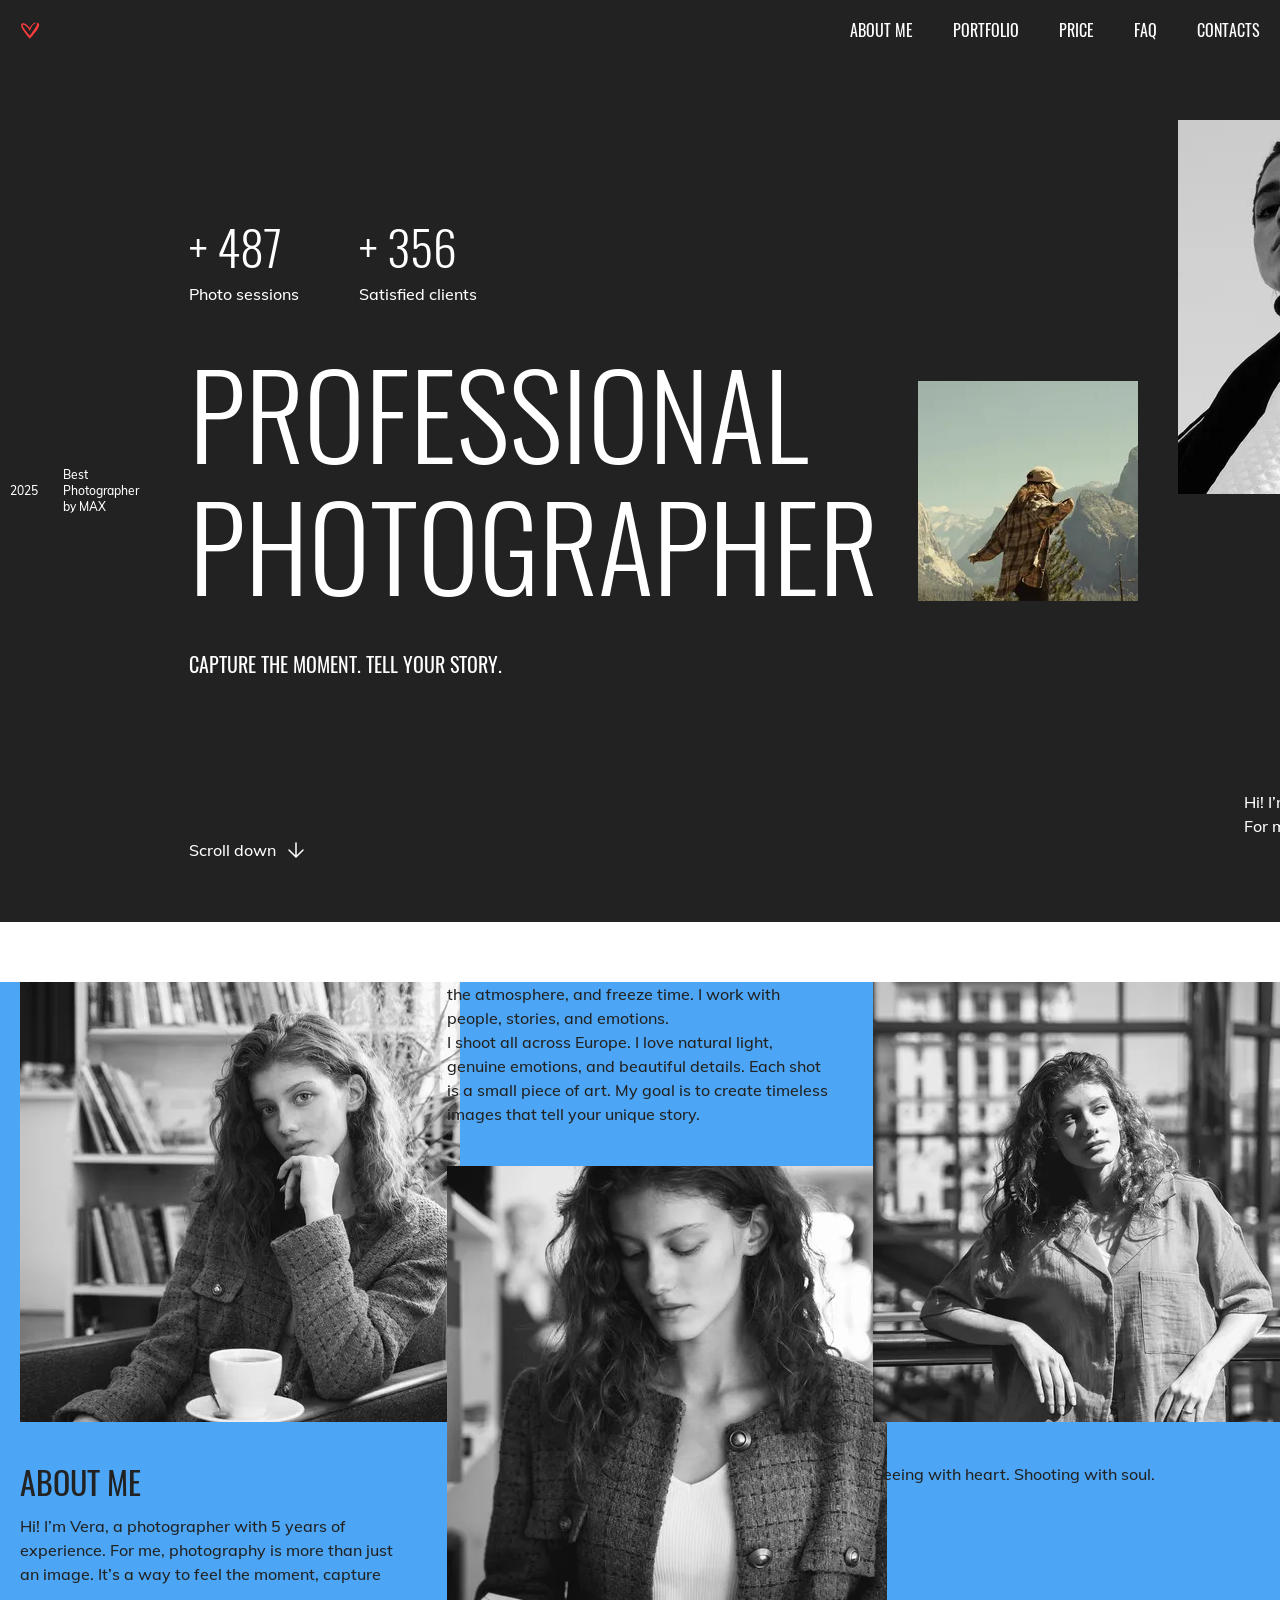
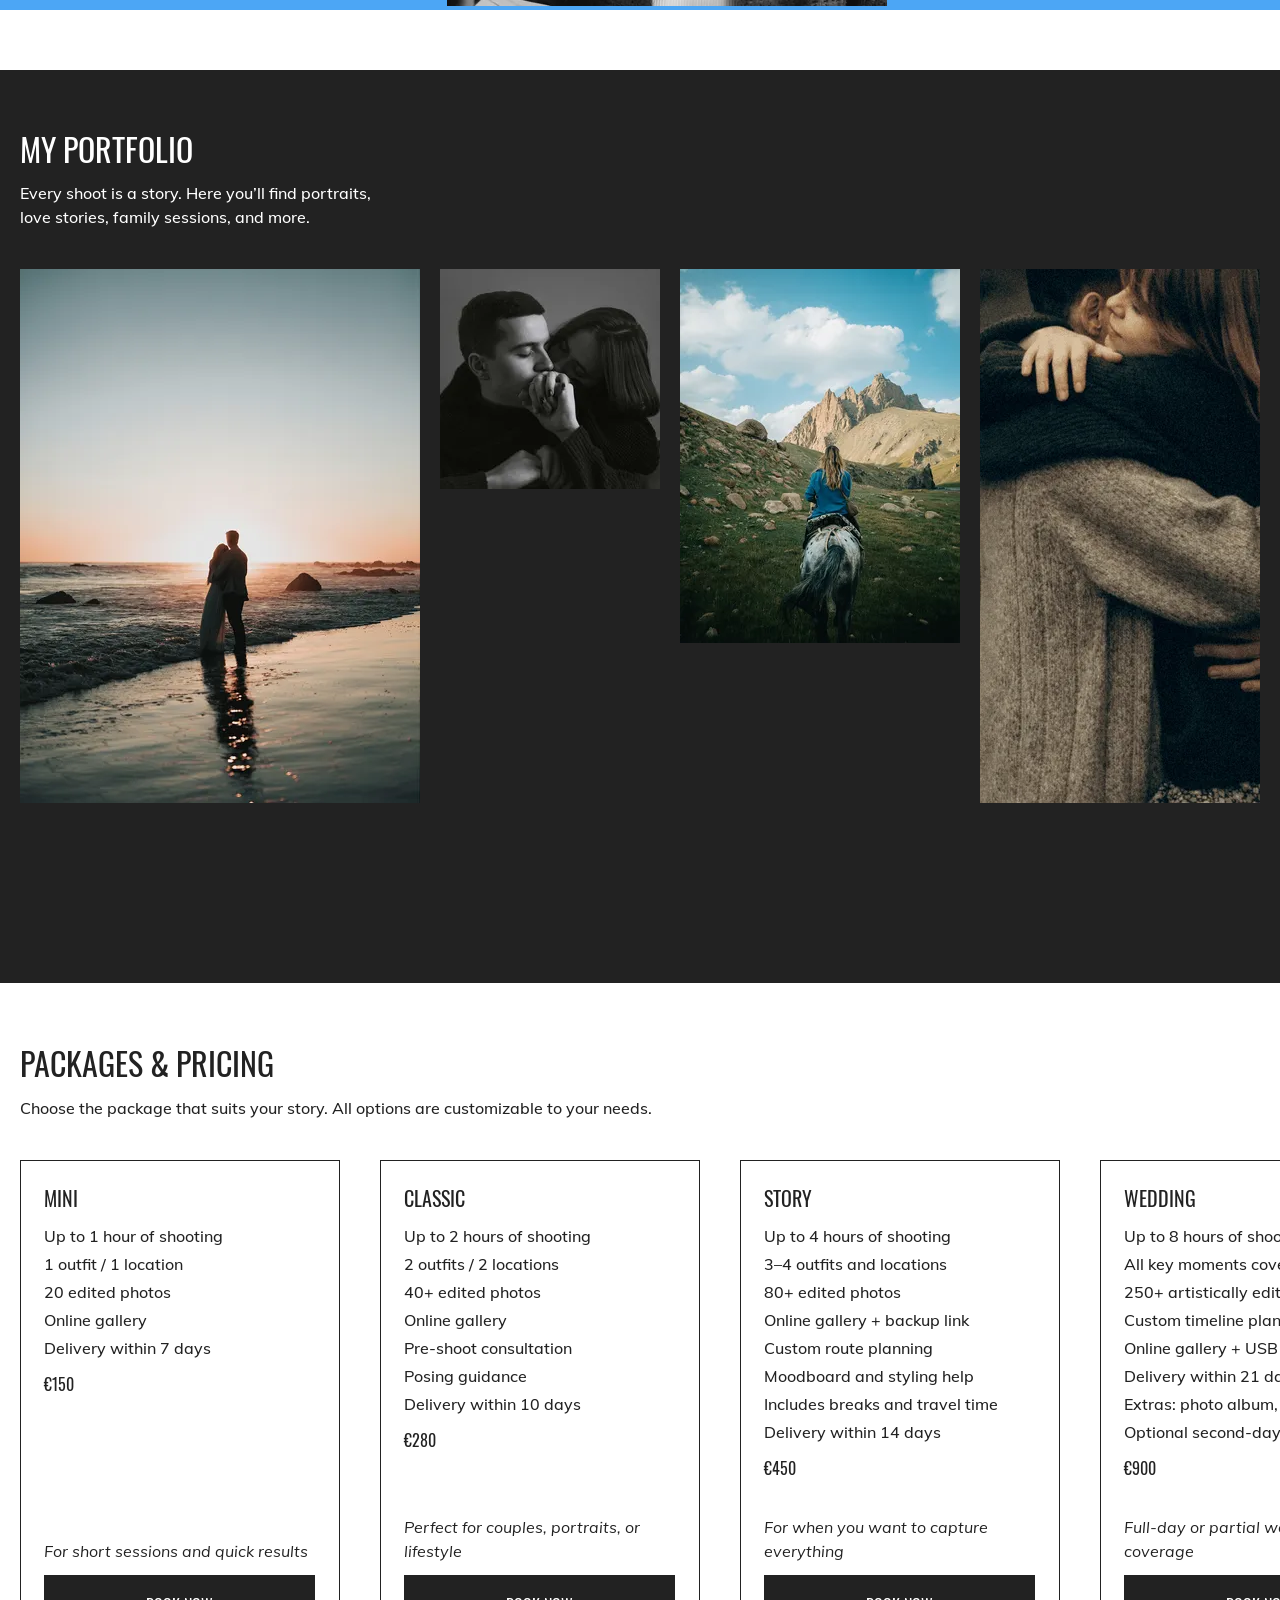
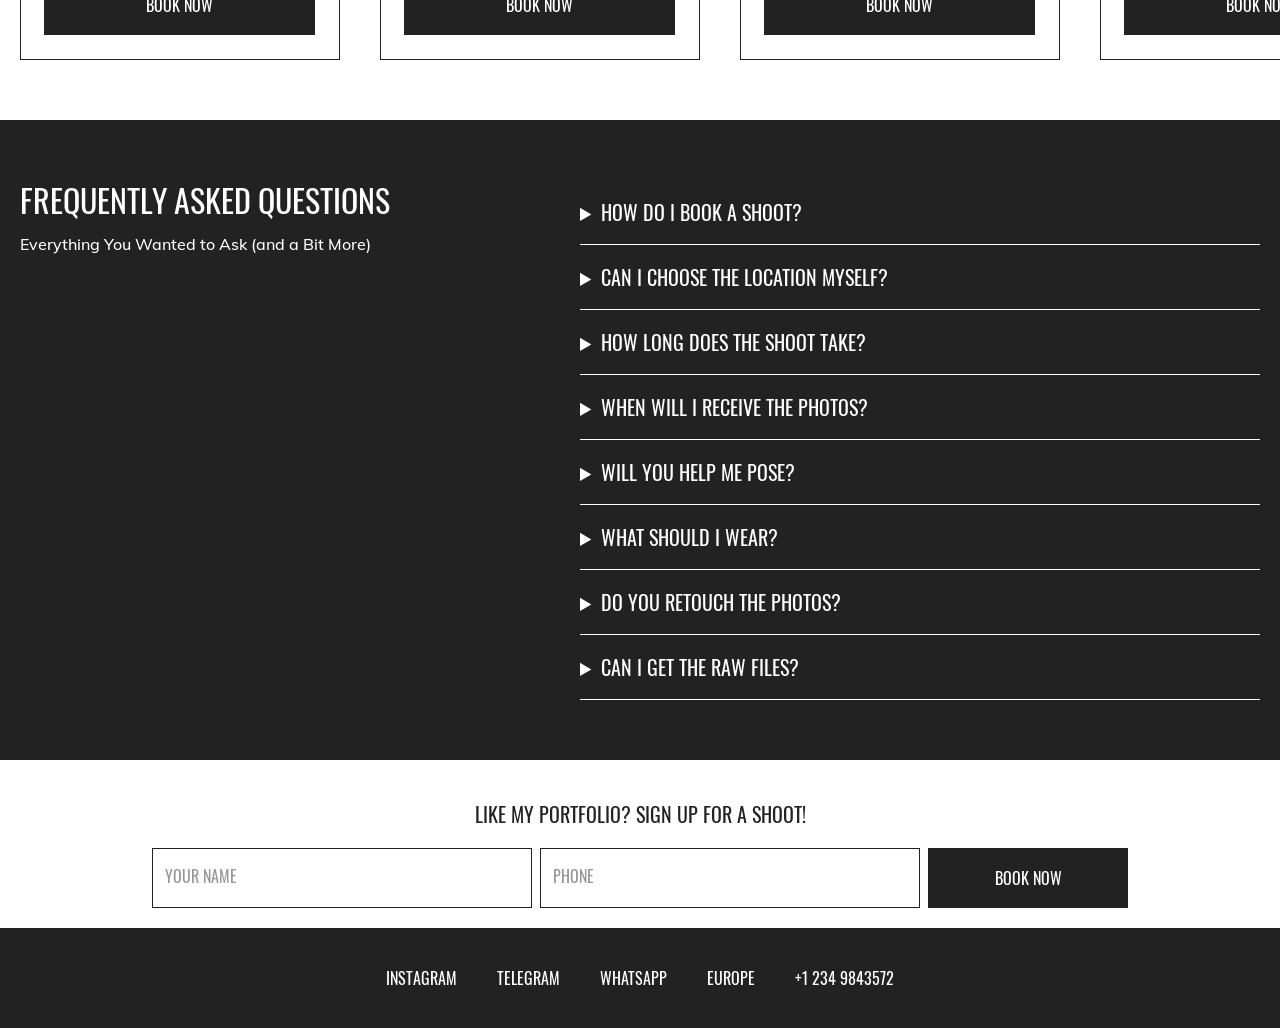
==== index.html @ a981b582 "Updates" ====
<!DOCTYPE html><html class="page" lang="en"><head><meta charset="UTF-8"><meta name="viewport" content="width=device-width,initial-scale=1"><link rel="stylesheet" href="./styles/styles.css"><link rel="icon" href="./favicon.ico" type="image/x-icon"><title>Portfolio</title></head><body class="page__body"><header class="header"><div class="header__container container"><img class="header__logo" src="./images/logo.svg" alt="logo" width="20" height="20"><nav class="header__nav"><ul class="header__list"><li class="header__item"><a class="header__link text-nav" href="#about">about me</a></li><li><a class="header__link text-nav" href="#portfolio">portfolio</a></li><li><a class="header__link text-nav" href="#price">price</a></li><li><a class="header__link text-nav" href="#faq">faq</a></li><li><a class="header__link text-nav" href="#contact">contacts</a></li></ul></nav></div></header><main class="page__main"><section class="hero"><div class="hero__container container"><div class="hero__running-title"><p class="hero__year text-small">2025</p><div class="hero__line"></div><p class="text-small">Best Photographer by MAX</p></div><div class="hero__wrapper"><div class="hero__inner1"><ul class="hero__property"><li><p class="text-decor">+ 487</p><p class="text-base">Photo sessions</p></li><li><p class="text-decor">+ 356</p><p class="text-base">Satisfied clients</p></li></ul><h1 class="hero__title title">Professional photographer</h1><p class="hero__subtitle subtitle">Capture the Moment. Tell Your Story.</p><a class="hero__down text-base" href="#about">Scroll down</a></div><div class="hero__inner2"><img class="hero__img" src="./images/hero/hero1-1x.webp" alt="девушка в горах" width="220" height="220"></div><div class="hero__inner3"><img class="hero__img" src="./images/hero/hero2-1x.webp" alt="фотограф" width="280" height="374"><p class="hero__hi text-base">Hi! I’m Vera, a photographer. For me, photography is more than just an image.</p></div></div></div></section><section class="about" id="about"><div class="about__container container"><img class="about__img" src="./images/about/about1-1x.webp" alt="фотограф" width="440" height="440"><h2 class="about__title title-section txt-dark">about me</h2><p class="text-base txt-dark">Hi! I’m Vera, a photographer with 5 years of experience. For me, photography is more than just an image. It’s a way to feel the moment, capture the atmosphere, and freeze time. I work with people, stories, and emotions.</p><p class="about__text text-base txt-dark">I shoot all across Europe. I love natural light, genuine emotions, and beautiful details. Each shot is a small piece of art. My goal is to create timeless images that tell your unique story.</p><img class="about__img" src="./images/about/about2-1x.webp" alt="фотограф" width="440" height="440"> <img class="about__img" src="./images/about/about3-1x.webp" alt="фотограф" width="440" height="440"><p class="text-base txt-dark">Seeing with heart. Shooting with soul.</p></div></section><section class="portfolio" id="portfolio"><div class="container"><h2 class="portfolio__title title-section">my portfolio</h2><p class="portfolio__text text-base">Every shoot is a story. Here you’ll find portraits, love stories, family sessions, and more.</p><div class="portfolio__slider"><ul class="portfolio__list"><li class="portfolio__item"><img class="portfolio__img" src="./images/portfolio/portfolio1-1x.webp" alt="1" width="400" height="534"></li><li class="portfolio__item"><img class="portfolio__img" src="./images/portfolio/portfolio2-1x.webp" alt="2" width="220" height="220"></li><li class="portfolio__item"><img class="portfolio__img" src="./images/portfolio/portfolio3-1x.webp" alt="3" width="280" height="374"></li><li class="portfolio__item"><img class="portfolio__img" src="./images/portfolio/portfolio4-1x.webp" alt="4" width="400" height="534"></li><li class="portfolio__item"><img class="portfolio__img" src="./images/portfolio/portfolio5-1x.webp" alt="5" width="280" height="374"></li><li class="portfolio__item"><img class="portfolio__img" src="./images/portfolio/portfolio6-1x.webp" alt="6" width="220" height="220"></li><li class="portfolio__item"><img class="portfolio__img" src="./images/portfolio/portfolio7-1x.webp" alt="7" width="280" height="374"></li><li class="portfolio__item"><img class="portfolio__img" src="./images/portfolio/portfolio8-1x.webp" alt="8" width="400" height="534"></li><li class="portfolio__item"><img class="portfolio__img" src="./images/portfolio/portfolio9-1x.webp" alt="9" width="220" height="220"></li><li class="portfolio__item"><img class="portfolio__img" src="./images/portfolio/portfolio10-1x.webp" alt="10" width="280" height="374"></li><li class="portfolio__item"><img class="portfolio__img" src="./images/portfolio/portfolio11-1x.webp" alt="11" width="280" height="374"></li><li class="portfolio__item"><img class="portfolio__img" src="./images/portfolio/portfolio12-1x.webp" alt="12" width="400" height="534"></li></ul></div></div></section><section class="price" id="price"><div class="container"><h2 class="price__title title-section txt-dark">Packages & Pricing</h2><p class="price__text text-base txt-dark">Choose the package that suits your story. All options are customizable to your needs.</p><ul class="price__list"><li class="price__item"><h3 class="price__subtitle subtitle txt-dark">Mini</h3><ul class="price__list-features"><li><p class="text-base txt-dark">Up to 1 hour of shooting</p></li><li><p class="text-base txt-dark">1 outfit / 1 location</p></li><li><p class="text-base txt-dark">20 edited photos</p></li><li><p class="text-base txt-dark">Online gallery</p></li><li><p class="text-base txt-dark">Delivery within 7 days</p></li></ul><p class="text-btn txt-dark">€150</p><p class="price__text-italic text-base text-base--italic txt-dark">For short sessions and quick results</p><button class="button text-btn" type="button">Book now</button></li><li class="price__item"><h3 class="price__subtitle subtitle txt-dark">Classic</h3><ul class="price__list-features"><li><p class="text-base txt-dark">Up to 2 hours of shooting</p></li><li><p class="text-base txt-dark">2 outfits / 2 locations</p></li><li><p class="text-base txt-dark">40+ edited photos</p></li><li><p class="text-base txt-dark">Online gallery</p></li><li><p class="text-base txt-dark">Pre-shoot consultation</p></li><li><p class="text-base txt-dark">Posing guidance</p></li><li><p class="text-base txt-dark">Delivery within 10 days</p></li></ul><p class="text-btn txt-dark">€280</p><p class="price__text-italic text-base text-base--italic txt-dark">Perfect for couples, portraits, or lifestyle</p><button class="button text-btn" type="button">Book now</button></li><li class="price__item"><h3 class="price__subtitle subtitle txt-dark">Story</h3><ul class="price__list-features"><li><p class="text-base txt-dark">Up to 4 hours of shooting</p></li><li><p class="text-base txt-dark">3–4 outfits and locations</p></li><li><p class="text-base txt-dark">80+ edited photos</p></li><li><p class="text-base txt-dark">Online gallery + backup link</p></li><li><p class="text-base txt-dark">Custom route planning</p></li><li><p class="text-base txt-dark">Moodboard and styling help</p></li><li><p class="text-base txt-dark">Includes breaks and travel time</p></li><li><p class="text-base txt-dark">Delivery within 14 days</p></li></ul><p class="text-btn txt-dark">€450</p><p class="price__text-italic text-base text-base--italic txt-dark">For when you want to capture everything</p><button class="button text-btn" type="button">Book now</button></li><li class="price__item"><h3 class="price__subtitle subtitle txt-dark">Wedding</h3><ul class="price__list-features"><li><p class="text-base txt-dark">Up to 8 hours of shooting</p></li><li><p class="text-base txt-dark">All key moments covered</p></li><li><p class="text-base txt-dark">250+ artistically edited photos</p></li><li><p class="text-base txt-dark">Custom timeline planning</p></li><li><p class="text-base txt-dark">Online gallery + USB drive</p></li><li><p class="text-base txt-dark">Delivery within 21 days</p></li><li><p class="text-base txt-dark">Extras: photo album, prints</p></li><li><p class="text-base txt-dark">Optional second-day shoot</p></li></ul><p class="text-btn txt-dark">€900</p><p class="price__text-italic text-base text-base--italic txt-dark">Full-day or partial wedding coverage</p><button class="button text-btn" type="button">Book now</button></li></ul></div></section><section class="faq" id="faq"><div class="faq__container container"><div><h2 class="faq__title title-section">Frequently Asked Questions</h2><p class="text-base">Everything You Wanted to Ask (and a Bit More)</p></div><div class="faq__wrapper"><details class="faq__faq"><summary class="faq__question subtitle">How do I book a shoot?</summary><p class="faq__answer text-base">Super simple – just message me through any convenient platform (Instagram, Telegram, WhatsApp, or the contact form on this site). We’ll discuss your preferred date, city, and session type. Once confirmed, I’ll reserve the date for you and send over preparation tips.</p></details><details class="faq__faq"><summary class="faq__question subtitle">Can I choose the location myself?</summary><p class="faq__answer text-base">Absolutely! If there’s a special place you love or have in mind — I’m happy to shoot there. If you’re unsure, I can suggest beautiful spots with great lighting and atmosphere, tailored to your vision and mood.</p></details><details class="faq__faq"><summary class="faq__question subtitle">How long does the shoot take?</summary><p class="faq__answer text-base">That depends on the package you choose. On average, sessions last from 1 to 4 hours. We’ll plan the pace and type of shoot together — from relaxed city strolls and love stories to more dynamic or editorial sessions.</p></details><details class="faq__faq"><summary class="faq__question subtitle">When will I receive the photos?</summary><p class="faq__answer text-base">You’ll receive your edited photos within 7–14 days. For event and wedding sessions — up to 30 days. I deliver them in a stylish online gallery, where you can download them in full quality or easily share with friends and family.</p></details><details class="faq__faq"><summary class="faq__question subtitle">Will you help me pose?</summary><p class="faq__answer text-base">Definitely! I’ll guide you gently throughout the session — where to look, how to move, how to relax. The goal is to make you feel comfortable and natural. My approach is relaxed, and I’ll never force awkward poses. The result? Real, expressive, and beautiful photos.</p></details><details class="faq__faq"><summary class="faq__question subtitle">What should I wear?</summary><p class="faq__answer text-base">After booking, I’ll send you a style guide with suggestions for colors, textures, and combinations. The most important thing is that you feel confident in your outfit. I’m also happy to help you coordinate looks or plan something cohesive for couples or groups.</p></details><details class="faq__faq"><summary class="faq__question subtitle">Do you retouch the photos?</summary><p class="faq__answer text-base">Yes, all photos are color-corrected and lightly retouched. My editing style is clean and natural — no overdone filters or fake skin. Just you, at your best. Extra retouching is available upon request.</p></details><details class="faq__faq"><summary class="faq__question subtitle">Can I get the raw files?</summary><p class="faq__answer text-base">I don’t deliver RAW files. My work includes not only shooting, but also careful selection and editing to create a complete and polished result. You’ll receive only the best images, ready for printing, sharing, or publishing.</p></details></div></div></section><section class="contact" id="contact"><div class="container"><h2 class="contact__title subtitle txt-dark">Like my portfolio? Sign up for a shoot!</h2><form class="form" action="/submit-form" method="post" autocomplete="off"><input class="form__filed text-field" type="text" placeholder="your name"> <input class="form__filed text-field" type="tel" placeholder="Phone"> <button class="form__button button text-btn" type="submit">Book now</button></form></div></section></main><footer class="footer"><div class="footer__container container"><ul class="footer__social-list"><li class="footer__social-item"><a class="footer__social-link text-btn" href="#">instagram</a></li><li class="footer__social-item"><a class="footer__social-link text-btn" href="#">telegram</a></li><li class="footer__social-item"><a class="footer__social-link text-btn" href="#">whatsapp</a></li><li class="footer__social-item"><a class="footer__social-link text-btn" href="#">Europe</a></li></ul><a class="footer__social-link footer__tel text-btn" href="tel:+12349843572">+1 234 9843572</a></div></footer></body></html>
---- styles/styles.css ----
html{-webkit-text-size-adjust:100%;line-height:1.15}body{margin:0}main{display:block}h1{margin:.67em 0;font-size:2em}hr{box-sizing:content-box;height:0;overflow:visible}pre{font-family:monospace;font-size:1em}a{background-color:#0000}abbr[title]{border-bottom:none;text-decoration:underline dotted}b,strong{font-weight:bolder}code,kbd,samp{font-family:monospace;font-size:1em}small{font-size:80%}sub,sup{vertical-align:baseline;font-size:75%;line-height:0;position:relative}sub{bottom:-.25em}sup{top:-.5em}img{border-style:none}button,input,optgroup,select,textarea{margin:0;font-family:inherit;font-size:100%;line-height:1.15}button,input{overflow:visible}button,select{text-transform:none}button,[type=button],[type=reset],[type=submit]{-webkit-appearance:button}button::-moz-focus-inner{border-style:none;padding:0}[type=button]::-moz-focus-inner{border-style:none;padding:0}[type=reset]::-moz-focus-inner{border-style:none;padding:0}[type=submit]::-moz-focus-inner{border-style:none;padding:0}button:-moz-focusring{outline:1px dotted buttontext}[type=button]:-moz-focusring{outline:1px dotted buttontext}[type=reset]:-moz-focusring{outline:1px dotted buttontext}[type=submit]:-moz-focusring{outline:1px dotted buttontext}fieldset{padding:.35em .75em .625em}legend{box-sizing:border-box;max-width:100%;color:inherit;white-space:normal;padding:0;display:table}progress{vertical-align:baseline}textarea{overflow:auto}[type=checkbox],[type=radio]{box-sizing:border-box;padding:0}[type=number]::-webkit-inner-spin-button{height:auto}[type=number]::-webkit-outer-spin-button{height:auto}[type=search]{outline-offset:-2px;-webkit-appearance:textfield}[type=search]::-webkit-search-decoration{-webkit-appearance:none}::-webkit-file-upload-button{font:inherit;-webkit-appearance:button}details{display:block}summary{display:list-item}template,[hidden]{display:none}@font-face{font-family:Oswald;font-style:normal;font-weight:400;src:url(../fonts/Oswald-Regular.woff2)format("woff2"),url(../fonts/Oswald-Regular.woff)format("woff");font-display:swap}@font-face{font-family:Oswald;font-style:normal;font-weight:300;src:url(../fonts/Oswald-Light.woff2)format("woff2"),url(../fonts/Oswald-Light.woff)format("woff");font-display:swap}@font-face{font-family:Oswald;font-style:normal;font-weight:500;src:url(../fonts/Oswald-Medium.woff2)format("woff2"),url(../fonts/Oswald-Medium.woff)format("woff");font-display:swap}@font-face{font-family:Mulish;font-style:normal;font-weight:400;src:url(../fonts/Mulish-Regular.woff2)format("woff2"),url(../fonts/Mulish-Regular.woff)format("woff");font-display:swap}@font-face{font-family:Mulish;font-style:normal;font-weight:500;src:url(../fonts/Mulish-Medium.woff2)format("woff2"),url(../fonts/Mulish-Medium.woff)format("woff");font-display:swap}@font-face{font-family:Mulish;font-style:normal;font-weight:600;src:url(../fonts/Mulish-Bold.woff2)format("woff2"),url(../fonts/Mulish-Bold.woff)format("woff");font-display:swap}@font-face{font-family:Mulish;font-style:italic;font-weight:400;src:url(../fonts/Mulish-Italic.woff2)format("woff2"),url(../fonts/Mulish-Italic.woff)format("woff");font-display:swap}.text-nav{color:#fff;text-transform:uppercase;margin-top:0;margin-bottom:0;font-family:Oswald,Georgia,sans-serif;font-size:16px;font-weight:400;line-height:24px;text-decoration:none}.title{color:#fff;text-transform:uppercase;margin-top:0;margin-bottom:0;font-family:Oswald,Georgia,sans-serif;font-size:116px;font-weight:300;line-height:132px}@media (width<=768px){.title{font-size:68px;line-height:80px}}@media (width<=380px){.title{font-size:56px;line-height:64px}}.title-section{color:#fff;text-transform:uppercase;margin-top:0;margin-bottom:0;font-family:Oswald,Georgia,sans-serif;font-size:32px;font-weight:400;line-height:40px}.subtitle{color:#fff;text-transform:uppercase;margin-top:0;margin-bottom:0;font-family:Oswald,Georgia,sans-serif;font-size:20px;font-weight:400;line-height:28px}.text-decor{color:#fff;text-transform:uppercase;margin-top:0;margin-bottom:8px;font-family:Oswald,Georgia,sans-serif;font-size:48px;font-weight:300;line-height:54px}@media (width<=768px){.text-decor{font-weight:300}}.text-base{color:#fff;margin-top:0;margin-bottom:0;font-family:Mulish,arial,sans-serif;font-size:16px;font-weight:500;line-height:24px}.text-base--italic{font-style:italic}@media (width<=380px){.text-base{font-weight:400px}}.text-small{color:#fff;margin-top:0;margin-bottom:0;font-family:Mulish,arial,sans-serif;font-size:12px;font-weight:500;line-height:16px}.text-btn{color:#fff;text-transform:uppercase;margin-top:0;margin-bottom:0;font-family:Oswald,Georgia,sans-serif;font-size:16px;font-weight:400;line-height:24px;text-decoration:none}.txt-dark{color:#222}.page{scroll-behavior:smooth}.page__body{background-color:#fff;margin:0 auto}.visually-hidden{white-space:nowrap;clip-path:inset(100%);clip:rect(0 0 0 0);border:0;width:1px;height:1px;margin:-1px;padding:0;position:absolute;overflow:hidden}.container{box-sizing:border-box;max-width:1440px;margin:0 auto;padding-left:20px;padding-right:20px}@media (width<=768px){.container{max-width:768px}}@media (width<=380px){.container{min-width:380px}}.button{box-sizing:border-box;cursor:pointer;background-color:#222;border:none;padding:18px 20px;transition:all .3s ease-in-out;display:block}.button--not-active{color:#222;background-color:#0000}.button:focus{outline:none}.button:focus-visible{outline:auto}.button:hover{color:#222;background-color:#ff3c3c}.button:active{opacity:.5}.header{background-color:#222}.header__container{justify-content:space-between;align-items:center;padding:0;display:flex}.header__logo{width:20px;height:20px;padding:20px;display:block}.header__list{margin-top:0;margin-bottom:0;padding-left:0;list-style:none;display:flex}.header__link{padding:18px 20px;transition:color .3s ease-in-out,opacity .3s ease-in-out}.header__link:focus{outline:none}.header__link:focus-visible{outline:auto}.header__link:hover{color:#ff3c3c}.header__link:active{opacity:.5}.hero{background-color:#222;padding-top:60px;padding-bottom:60px}.hero__container{gap:20px;display:flex}.hero__running-title{writing-mode:sideways-lr;justify-content:space-between;align-items:center;gap:12px;margin-left:-10px;display:flex}.hero__year--{flex-grow:1;gap:12px;display:flex}.hero__year--:after{content:"";background-color:#0ff;flex-grow:1;width:auto;height:2px;display:block;transform:rotate(90deg)}.hero__line{background-color:#fff;flex-grow:1;width:1px;height:auto}.hero__wrapper{gap:40px;display:flex}.hero__inner1{max-width:740px;padding-top:100px;padding-left:30px}.hero__property{gap:60px;margin-top:0;margin-bottom:40px;padding-left:0;list-style:none;display:flex}.hero__title{margin-bottom:40px}.hero__subtitle{margin-bottom:160px}.hero__down{cursor:pointer;background-color:#0000;border:none;gap:8px;margin:0;padding:0;text-decoration:none;transition:all .3s ease-in-out;display:flex}.hero__down:after{content:"";background-color:#fff;width:24px;height:24px;transition:all .3s ease-in-out;display:block;mask-image:url(../icons/stack.svg#arrow-down);mask-position:50%;mask-size:auto;mask-repeat:no-repeat}.hero__down:focus{outline:none}.hero__down:focus-visible{outline:auto}.hero__down:hover{color:#ff3c3c}.hero__down:hover:after{background-color:#ff3c3c}.hero__down:active{opacity:.5}.hero__img{object-fit:cover;display:block}.hero__inner2{align-items:center;display:flex}.hero__inner3{flex-direction:column;flex-grow:1;justify-content:space-between;align-items:end;max-width:280px;display:flex}.hero__inner3 .hero__hi{text-align:right;margin-top:auto;padding-left:60px}.about{color:#222;padding-top:60px;padding-bottom:60px}.about__container{columns:auto 3;column-fill:balance;background-color:#4ca6f5;column-gap:40px;height:628px}.about__img{background-color:#faebd7;width:440px;height:440px;margin-bottom:40px;display:block}.about__title{margin-bottom:12px}.about__text{margin-bottom:40px}.portfolio{background-color:#222;padding-top:59px;padding-bottom:60px}.portfolio__title{margin-bottom:12px}.portfolio__text{max-width:360px;margin-bottom:40px}.portfolio__slider{overflow-x:hidden}.portfolio__list{gap:20px;height:654px;margin-top:0;margin-bottom:0;padding-left:0;list-style:none;display:flex}.portfolio__item{flex-grow:0;flex-shrink:0}.portfolio__img{object-fit:cover;display:block}.video{padding-top:100px}.video__title{text-align:center;margin-bottom:60px}.video__container{background-image:url(../images/video/video_img-1x.webp);width:1400px;height:705px;position:relative}.video__play-btn{cursor:pointer;background-color:#fff;width:132px;height:132px;transition:background-color .3s ease-in-out,opacity .3s ease-in-out;display:block;position:absolute;top:50%;left:50%;transform:translate(-50%,-50%);mask-image:url(../icons/stack.svg#Play_hover);mask-position:50%;mask-size:97% 97%;mask-repeat:no-repeat}.video__play-btn:focus{outline:none}.video__play-btn:focus-visible{outline:auto}.video__play-btn:hover{background-color:#222}.video__play-btn:active{opacity:.5}.price{padding-top:60px;padding-bottom:60px}.price__title{margin-bottom:13px}.price__text{margin-bottom:40px}.price__list{gap:40px;margin-top:0;margin-bottom:0;padding-left:0;list-style:none;display:flex}.price__item{box-sizing:border-box;border:1px solid #222;flex-direction:column;min-width:320px;max-width:320px;height:500px;padding:23px 24px 24px 23px;display:flex}.price__subtitle{margin-bottom:12px}.price__list-features{flex-direction:column;gap:4px;margin-top:0;margin-bottom:12px;padding-left:0;list-style:none;display:flex}.price__text-italic{margin-top:auto;margin-bottom:12px}.contact{padding-top:40px;padding-bottom:20px}.contact__title{text-align:center;margin-bottom:20px}.faq{background-color:#222;padding-top:60px;padding-bottom:60px}.faq__container{justify-content:space-between;gap:40px;display:flex}.faq__title{margin-bottom:12px}.faq__wrapper{min-width:680px;max-width:680px}.faq__faq{border-bottom:1px solid #fff}.faq__question{cursor:pointer;padding:18px 44px 18px 0;transition:color .3s ease-in-out,opacity .3s ease-in-out}.faq__question:focus{outline:none}.faq__question:focus-visible{outline:auto}.faq__question:hover{color:#ff3c3c}.faq__question:active{opacity:.5}.faq__answer{margin-bottom:20px}.form{justify-content:center;gap:8px;display:flex}.form__filed{box-sizing:border-box;background-color:#0000;border:1px solid #222;width:380px;padding:18px 12px;transition:background-color .3s ease-in-out}.form__filed::placeholder{color:#989898;text-transform:uppercase;margin-top:0;margin-bottom:0;font-family:Oswald,Georgia,sans-serif;font-size:16px;font-weight:400;line-height:24px}.form__filed:focus{outline:none}.form__filed:focus-visible{outline:auto}.form__filed:hover{border:1px solid #ff3c3c;outline:none}.form__button{width:200px}.footer{background-color:#222;padding-top:20px;padding-bottom:20px}.footer__container{justify-content:center;align-items:center;display:flex}.footer__social-list{margin-top:0;margin-bottom:0;padding-left:0;list-style:none;display:flex}.footer__social-item{padding:18px 20px}.footer__social-link{transition:color .3s ease-in-out,opacity .3s ease-in-out;display:block}.footer__social-link:focus{outline:none}.footer__social-link:focus-visible{outline:auto}.footer__social-link:hover{color:#ff3c3c}.footer__social-link:active{opacity:.5}.footer__tel{padding:18px 20px}
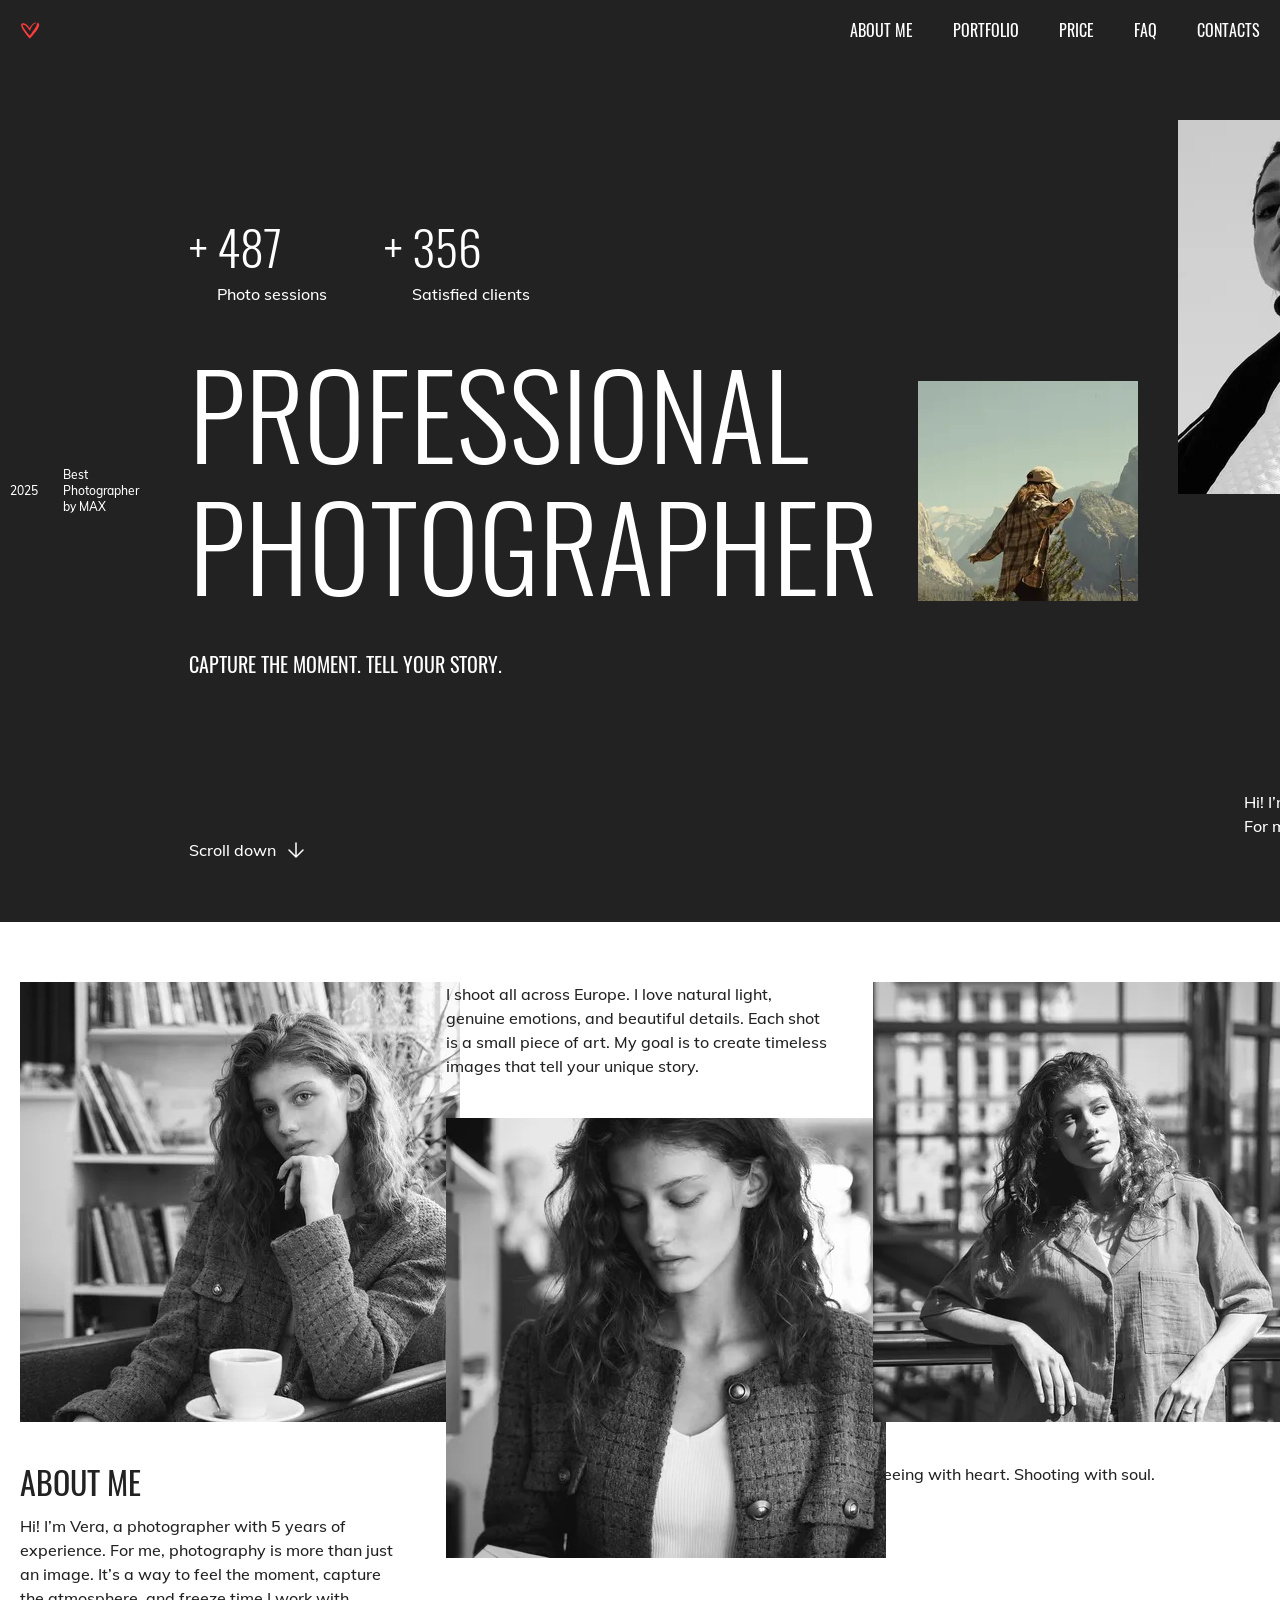
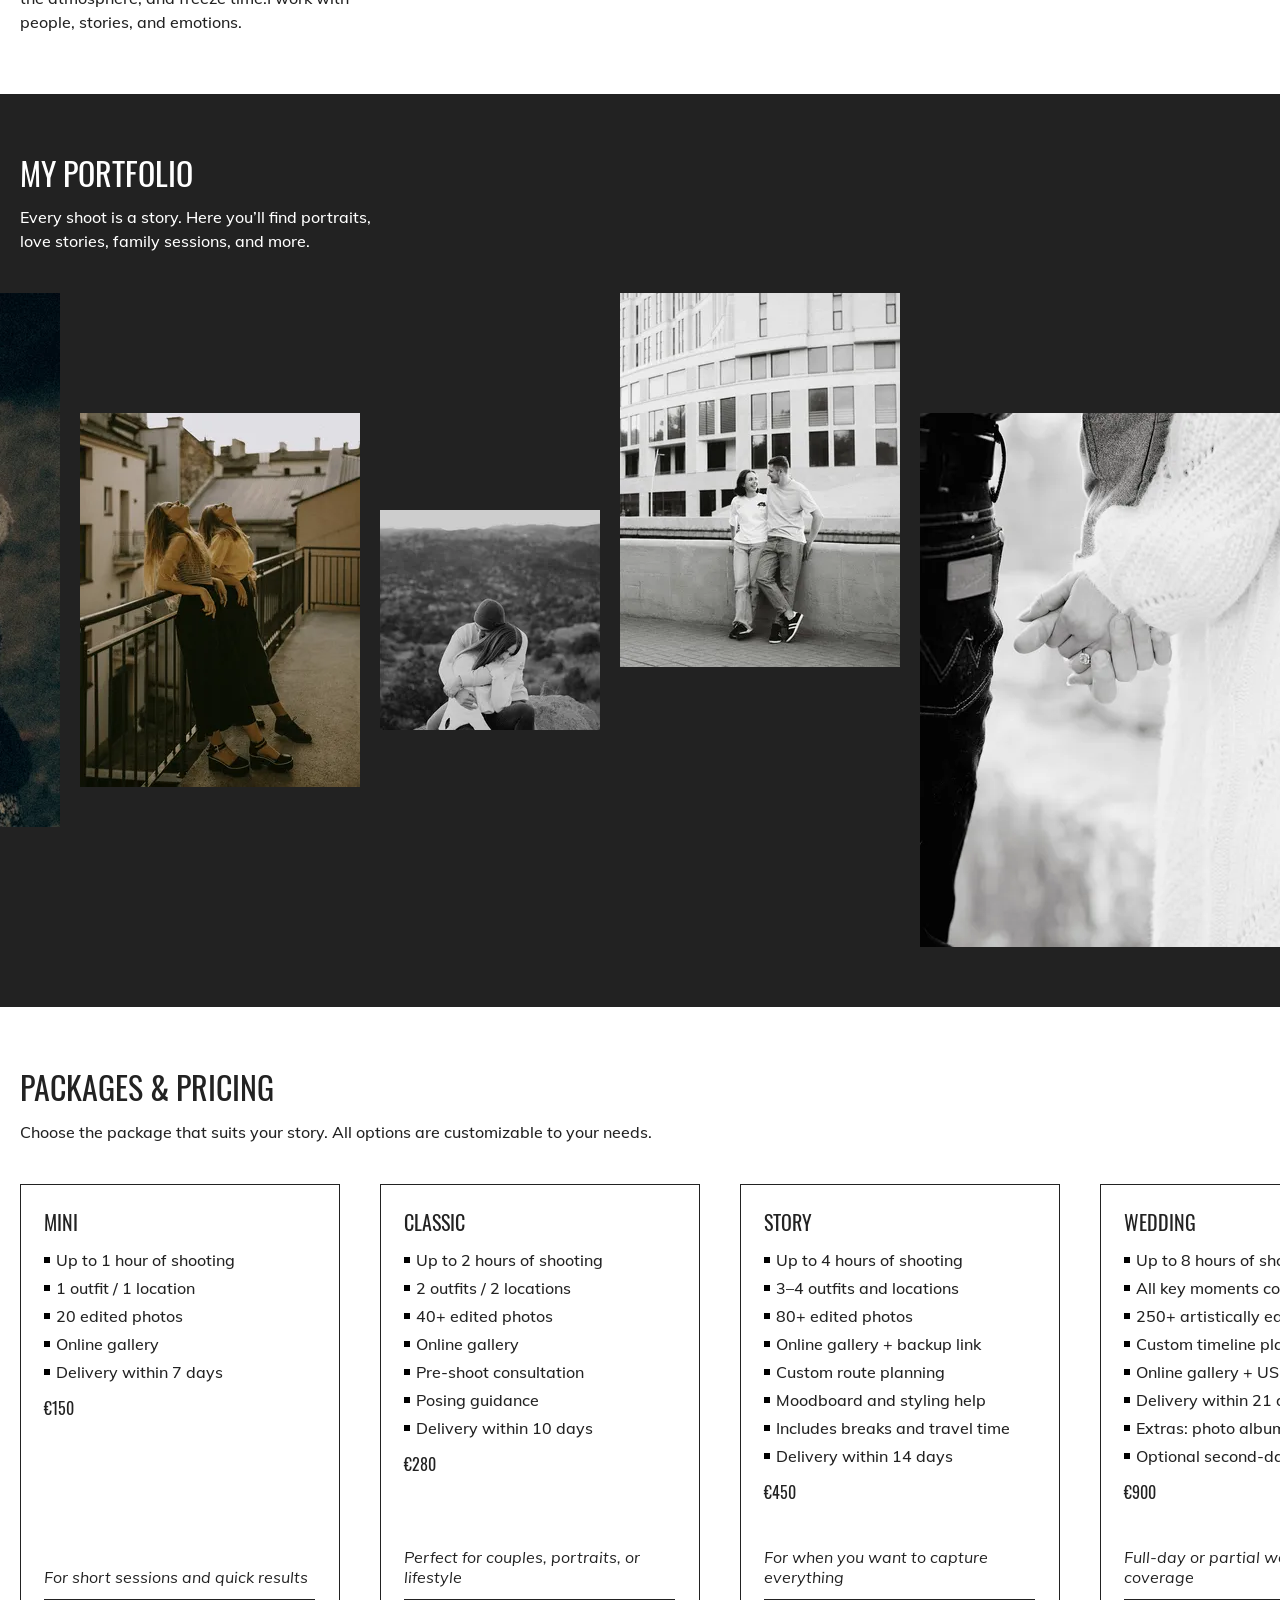
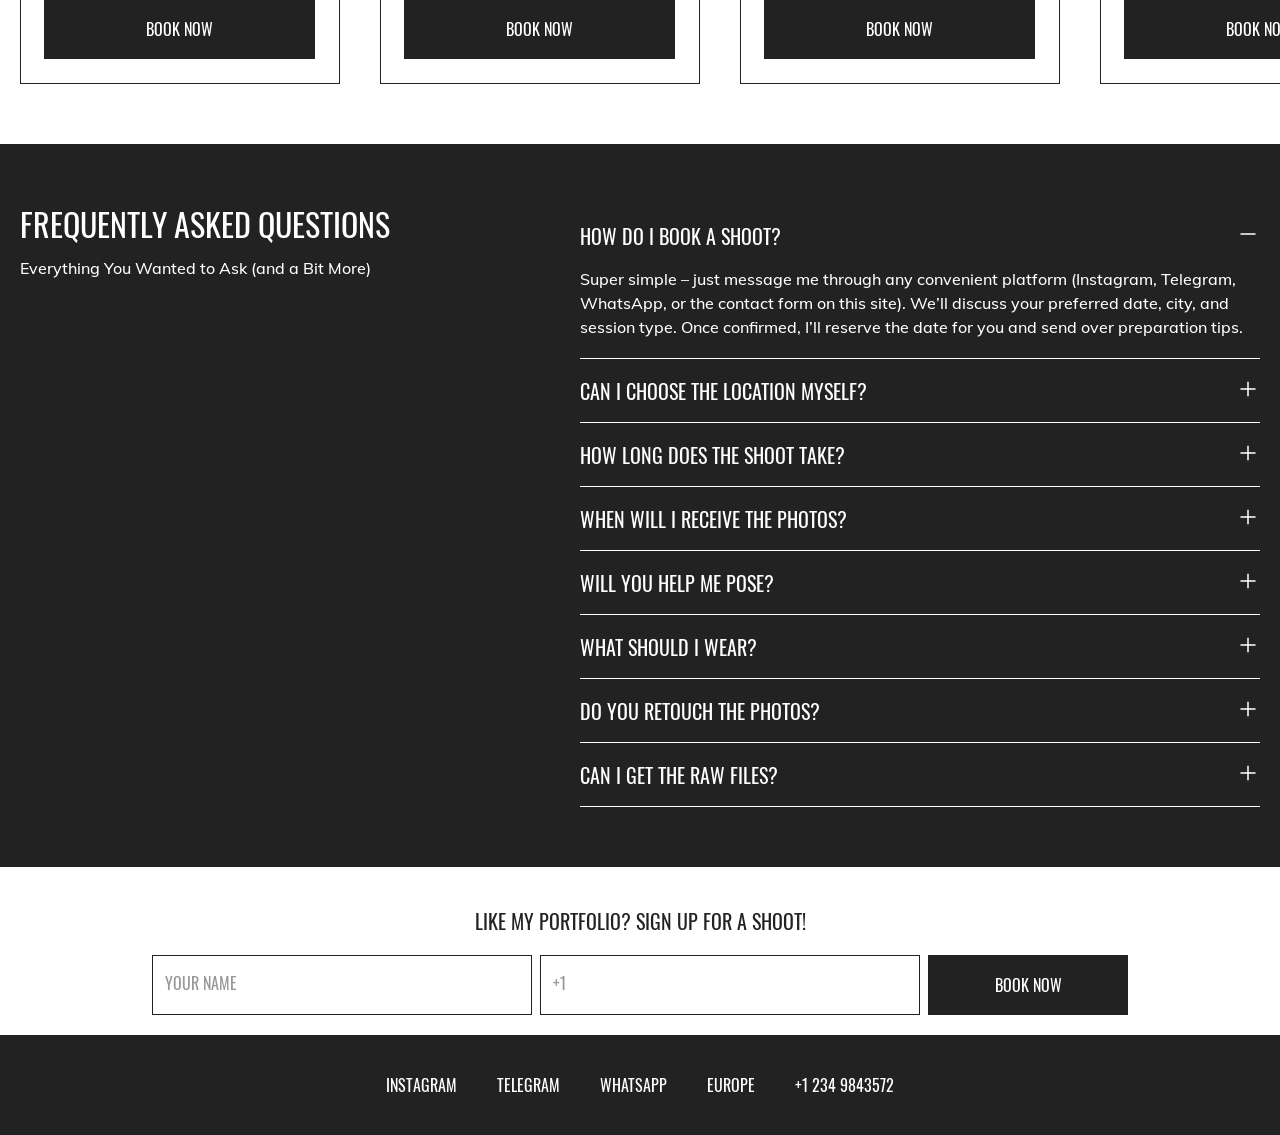
==== commit e592b40f: "Updates" ====
--- a/index.html
+++ b/index.html
@@ -1 +1 @@
-<!DOCTYPE html><html class="page" lang="en"><head><meta charset="UTF-8"><meta name="viewport" content="width=device-width,initial-scale=1"><link rel="stylesheet" href="./styles/styles.css"><link rel="icon" href="./favicon.ico" type="image/x-icon"><title>Portfolio</title></head><body class="page__body"><header class="header"><div class="header__container container"><img class="header__logo" src="./images/logo.svg" alt="logo" width="20" height="20"><nav class="header__nav"><ul class="header__list"><li class="header__item"><a class="header__link text-nav" href="#about">about me</a></li><li><a class="header__link text-nav" href="#portfolio">portfolio</a></li><li><a class="header__link text-nav" href="#price">price</a></li><li><a class="header__link text-nav" href="#faq">faq</a></li><li><a class="header__link text-nav" href="#contact">contacts</a></li></ul></nav></div></header><main class="page__main"><section class="hero"><div class="hero__container container"><div class="hero__running-title"><p class="hero__year text-small">2025</p><div class="hero__line"></div><p class="text-small">Best Photographer by MAX</p></div><div class="hero__wrapper"><div class="hero__inner1"><ul class="hero__property"><li><p class="text-decor">+ 487</p><p class="text-base">Photo sessions</p></li><li><p class="text-decor">+ 356</p><p class="text-base">Satisfied clients</p></li></ul><h1 class="hero__title title">Professional photographer</h1><p class="hero__subtitle subtitle">Capture the Moment. Tell Your Story.</p><a class="hero__down text-base" href="#about">Scroll down</a></div><div class="hero__inner2"><img class="hero__img" src="./images/hero/hero1-1x.webp" alt="девушка в горах" width="220" height="220"></div><div class="hero__inner3"><img class="hero__img" src="./images/hero/hero2-1x.webp" alt="фотограф" width="280" height="374"><p class="hero__hi text-base">Hi! I’m Vera, a photographer. For me, photography is more than just an image.</p></div></div></div></section><section class="about" id="about"><div class="about__container container"><img class="about__img" src="./images/about/about1-1x.webp" alt="фотограф" width="440" height="440"><h2 class="about__title title-section txt-dark">about me</h2><p class="text-base txt-dark">Hi! I’m Vera, a photographer with 5 years of experience. For me, photography is more than just an image. It’s a way to feel the moment, capture the atmosphere, and freeze time. I work with people, stories, and emotions.</p><p class="about__text text-base txt-dark">I shoot all across Europe. I love natural light, genuine emotions, and beautiful details. Each shot is a small piece of art. My goal is to create timeless images that tell your unique story.</p><img class="about__img" src="./images/about/about2-1x.webp" alt="фотограф" width="440" height="440"> <img class="about__img" src="./images/about/about3-1x.webp" alt="фотограф" width="440" height="440"><p class="text-base txt-dark">Seeing with heart. Shooting with soul.</p></div></section><section class="portfolio" id="portfolio"><div class="container"><h2 class="portfolio__title title-section">my portfolio</h2><p class="portfolio__text text-base">Every shoot is a story. Here you’ll find portraits, love stories, family sessions, and more.</p><div class="portfolio__slider"><ul class="portfolio__list"><li class="portfolio__item"><img class="portfolio__img" src="./images/portfolio/portfolio1-1x.webp" alt="1" width="400" height="534"></li><li class="portfolio__item"><img class="portfolio__img" src="./images/portfolio/portfolio2-1x.webp" alt="2" width="220" height="220"></li><li class="portfolio__item"><img class="portfolio__img" src="./images/portfolio/portfolio3-1x.webp" alt="3" width="280" height="374"></li><li class="portfolio__item"><img class="portfolio__img" src="./images/portfolio/portfolio4-1x.webp" alt="4" width="400" height="534"></li><li class="portfolio__item"><img class="portfolio__img" src="./images/portfolio/portfolio5-1x.webp" alt="5" width="280" height="374"></li><li class="portfolio__item"><img class="portfolio__img" src="./images/portfolio/portfolio6-1x.webp" alt="6" width="220" height="220"></li><li class="portfolio__item"><img class="portfolio__img" src="./images/portfolio/portfolio7-1x.webp" alt="7" width="280" height="374"></li><li class="portfolio__item"><img class="portfolio__img" src="./images/portfolio/portfolio8-1x.webp" alt="8" width="400" height="534"></li><li class="portfolio__item"><img class="portfolio__img" src="./images/portfolio/portfolio9-1x.webp" alt="9" width="220" height="220"></li><li class="portfolio__item"><img class="portfolio__img" src="./images/portfolio/portfolio10-1x.webp" alt="10" width="280" height="374"></li><li class="portfolio__item"><img class="portfolio__img" src="./images/portfolio/portfolio11-1x.webp" alt="11" width="280" height="374"></li><li class="portfolio__item"><img class="portfolio__img" src="./images/portfolio/portfolio12-1x.webp" alt="12" width="400" height="534"></li></ul></div></div></section><section class="price" id="price"><div class="container"><h2 class="price__title title-section txt-dark">Packages & Pricing</h2><p class="price__text text-base txt-dark">Choose the package that suits your story. All options are customizable to your needs.</p><ul class="price__list"><li class="price__item"><h3 class="price__subtitle subtitle txt-dark">Mini</h3><ul class="price__list-features"><li><p class="text-base txt-dark">Up to 1 hour of shooting</p></li><li><p class="text-base txt-dark">1 outfit / 1 location</p></li><li><p class="text-base txt-dark">20 edited photos</p></li><li><p class="text-base txt-dark">Online gallery</p></li><li><p class="text-base txt-dark">Delivery within 7 days</p></li></ul><p class="text-btn txt-dark">€150</p><p class="price__text-italic text-base text-base--italic txt-dark">For short sessions and quick results</p><button class="button text-btn" type="button">Book now</button></li><li class="price__item"><h3 class="price__subtitle subtitle txt-dark">Classic</h3><ul class="price__list-features"><li><p class="text-base txt-dark">Up to 2 hours of shooting</p></li><li><p class="text-base txt-dark">2 outfits / 2 locations</p></li><li><p class="text-base txt-dark">40+ edited photos</p></li><li><p class="text-base txt-dark">Online gallery</p></li><li><p class="text-base txt-dark">Pre-shoot consultation</p></li><li><p class="text-base txt-dark">Posing guidance</p></li><li><p class="text-base txt-dark">Delivery within 10 days</p></li></ul><p class="text-btn txt-dark">€280</p><p class="price__text-italic text-base text-base--italic txt-dark">Perfect for couples, portraits, or lifestyle</p><button class="button text-btn" type="button">Book now</button></li><li class="price__item"><h3 class="price__subtitle subtitle txt-dark">Story</h3><ul class="price__list-features"><li><p class="text-base txt-dark">Up to 4 hours of shooting</p></li><li><p class="text-base txt-dark">3–4 outfits and locations</p></li><li><p class="text-base txt-dark">80+ edited photos</p></li><li><p class="text-base txt-dark">Online gallery + backup link</p></li><li><p class="text-base txt-dark">Custom route planning</p></li><li><p class="text-base txt-dark">Moodboard and styling help</p></li><li><p class="text-base txt-dark">Includes breaks and travel time</p></li><li><p class="text-base txt-dark">Delivery within 14 days</p></li></ul><p class="text-btn txt-dark">€450</p><p class="price__text-italic text-base text-base--italic txt-dark">For when you want to capture everything</p><button class="button text-btn" type="button">Book now</button></li><li class="price__item"><h3 class="price__subtitle subtitle txt-dark">Wedding</h3><ul class="price__list-features"><li><p class="text-base txt-dark">Up to 8 hours of shooting</p></li><li><p class="text-base txt-dark">All key moments covered</p></li><li><p class="text-base txt-dark">250+ artistically edited photos</p></li><li><p class="text-base txt-dark">Custom timeline planning</p></li><li><p class="text-base txt-dark">Online gallery + USB drive</p></li><li><p class="text-base txt-dark">Delivery within 21 days</p></li><li><p class="text-base txt-dark">Extras: photo album, prints</p></li><li><p class="text-base txt-dark">Optional second-day shoot</p></li></ul><p class="text-btn txt-dark">€900</p><p class="price__text-italic text-base text-base--italic txt-dark">Full-day or partial wedding coverage</p><button class="button text-btn" type="button">Book now</button></li></ul></div></section><section class="faq" id="faq"><div class="faq__container container"><div><h2 class="faq__title title-section">Frequently Asked Questions</h2><p class="text-base">Everything You Wanted to Ask (and a Bit More)</p></div><div class="faq__wrapper"><details class="faq__faq"><summary class="faq__question subtitle">How do I book a shoot?</summary><p class="faq__answer text-base">Super simple – just message me through any convenient platform (Instagram, Telegram, WhatsApp, or the contact form on this site). We’ll discuss your preferred date, city, and session type. Once confirmed, I’ll reserve the date for you and send over preparation tips.</p></details><details class="faq__faq"><summary class="faq__question subtitle">Can I choose the location myself?</summary><p class="faq__answer text-base">Absolutely! If there’s a special place you love or have in mind — I’m happy to shoot there. If you’re unsure, I can suggest beautiful spots with great lighting and atmosphere, tailored to your vision and mood.</p></details><details class="faq__faq"><summary class="faq__question subtitle">How long does the shoot take?</summary><p class="faq__answer text-base">That depends on the package you choose. On average, sessions last from 1 to 4 hours. We’ll plan the pace and type of shoot together — from relaxed city strolls and love stories to more dynamic or editorial sessions.</p></details><details class="faq__faq"><summary class="faq__question subtitle">When will I receive the photos?</summary><p class="faq__answer text-base">You’ll receive your edited photos within 7–14 days. For event and wedding sessions — up to 30 days. I deliver them in a stylish online gallery, where you can download them in full quality or easily share with friends and family.</p></details><details class="faq__faq"><summary class="faq__question subtitle">Will you help me pose?</summary><p class="faq__answer text-base">Definitely! I’ll guide you gently throughout the session — where to look, how to move, how to relax. The goal is to make you feel comfortable and natural. My approach is relaxed, and I’ll never force awkward poses. The result? Real, expressive, and beautiful photos.</p></details><details class="faq__faq"><summary class="faq__question subtitle">What should I wear?</summary><p class="faq__answer text-base">After booking, I’ll send you a style guide with suggestions for colors, textures, and combinations. The most important thing is that you feel confident in your outfit. I’m also happy to help you coordinate looks or plan something cohesive for couples or groups.</p></details><details class="faq__faq"><summary class="faq__question subtitle">Do you retouch the photos?</summary><p class="faq__answer text-base">Yes, all photos are color-corrected and lightly retouched. My editing style is clean and natural — no overdone filters or fake skin. Just you, at your best. Extra retouching is available upon request.</p></details><details class="faq__faq"><summary class="faq__question subtitle">Can I get the raw files?</summary><p class="faq__answer text-base">I don’t deliver RAW files. My work includes not only shooting, but also careful selection and editing to create a complete and polished result. You’ll receive only the best images, ready for printing, sharing, or publishing.</p></details></div></div></section><section class="contact" id="contact"><div class="container"><h2 class="contact__title subtitle txt-dark">Like my portfolio? Sign up for a shoot!</h2><form class="form" action="/submit-form" method="post" autocomplete="off"><input class="form__filed text-field" type="text" placeholder="your name"> <input class="form__filed text-field" type="tel" placeholder="Phone"> <button class="form__button button text-btn" type="submit">Book now</button></form></div></section></main><footer class="footer"><div class="footer__container container"><ul class="footer__social-list"><li class="footer__social-item"><a class="footer__social-link text-btn" href="#">instagram</a></li><li class="footer__social-item"><a class="footer__social-link text-btn" href="#">telegram</a></li><li class="footer__social-item"><a class="footer__social-link text-btn" href="#">whatsapp</a></li><li class="footer__social-item"><a class="footer__social-link text-btn" href="#">Europe</a></li></ul><a class="footer__social-link footer__tel text-btn" href="tel:+12349843572">+1 234 9843572</a></div></footer></body></html>+<!DOCTYPE html><html class="page" lang="en"><head><meta charset="UTF-8"><meta name="viewport" content="width=device-width,initial-scale=1"><link rel="stylesheet" href="./styles/styles.css"><link rel="icon" href="./favicon.ico"><title>Portfolio</title></head><body class="page__body"><header class="header"><div class="header__container container"><img class="header__logo" src="./images/logo.svg" alt="logo" width="20" height="20"><nav class="header__nav"><ul class="header__list"><li class="header__item"><a class="header__link text-nav" href="#about">about me</a></li><li><a class="header__link text-nav" href="#portfolio">portfolio</a></li><li><a class="header__link text-nav" href="#price">price</a></li><li><a class="header__link text-nav" href="#faq">faq</a></li><li><a class="header__link text-nav" href="#contact">contacts</a></li></ul></nav></div></header><main class="page__main"><section class="hero"><div class="hero__container container"><div class="hero__running-title"><p class="hero__year text-small">2025</p><div class="hero__line"></div><p class="text-small">Best Photographer by MAX</p></div><div class="hero__wrapper"><div class="hero__inner1"><ul class="hero__property"><li><p class="text-decor">487</p><span class="text-base">Photo sessions</span></li><li><p class="text-decor">356</p><span class="text-base">Satisfied clients</span></li></ul><h1 class="hero__title title">Professional photographer</h1><p class="hero__subtitle subtitle">Capture the Moment. Tell Your Story.</p><a class="hero__down text-base" href="#about">Scroll down</a></div><div class="hero__inner2"><img class="hero__img" src="./images/hero/hero1-1x.webp" alt="девушка в горах" width="220" height="220"></div><div class="hero__inner3"><img class="hero__img" src="./images/hero/hero2-1x.webp" alt="фотограф" width="280" height="374"><p class="hero__hi text-base">Hi! I’m Vera, a photographer. For me, photography is more than just an image.</p></div></div></div></section><section class="about" id="about"><div class="about__container container"><img class="about__img" src="./images/about/about1-1x.webp" alt="фотограф" width="440" height="440"><h2 class="about__title title-section txt-dark">about me</h2><p class="about__text-1 text-base txt-dark">Hi! I’m Vera, a photographer with 5 years of experience. For me, photography is more than just an image. It’s a way to feel the moment, capture the atmosphere, and freeze time.I work with people, stories, and emotions.</p><p class="about__text-2 text-base txt-dark">I shoot all across Europe. I love natural light, genuine emotions, and beautiful details. Each shot is a small piece of art. My goal is to create timeless images that tell your unique story.</p><img class="about__img" src="./images/about/about2-1x.webp" alt="фотограф" width="440" height="440"> <img class="about__img" src="./images/about/about3-1x.webp" alt="фотограф" width="440" height="440"> <span class="text-base txt-dark">Seeing with heart. Shooting with soul.</span></div></section><section class="portfolio" id="portfolio"><div class="container"><h2 class="portfolio__title title-section">my portfolio</h2><p class="portfolio__text text-base">Every shoot is a story. Here you’ll find portraits, love stories, family sessions, and more.</p><div class="portfolio__slider"><ul class="portfolio__list"><li class="portfolio__item"><img class="portfolio__img" src="./images/portfolio/portfolio1-1x.webp" alt="1" width="400" height="534"></li><li class="portfolio__item"><img class="portfolio__img" src="./images/portfolio/portfolio2-1x.webp" alt="2" width="220" height="220"></li><li class="portfolio__item"><img class="portfolio__img" src="./images/portfolio/portfolio3-1x.webp" alt="3" width="280" height="374"></li><li class="portfolio__item"><img class="portfolio__img" src="./images/portfolio/portfolio4-1x.webp" alt="4" width="400" height="534"></li><li class="portfolio__item"><img class="portfolio__img" src="./images/portfolio/portfolio5-1x.webp" alt="5" width="280" height="374"></li><li class="portfolio__item"><img class="portfolio__img" src="./images/portfolio/portfolio6-1x.webp" alt="6" width="220" height="220"></li><li class="portfolio__item"><img class="portfolio__img" src="./images/portfolio/portfolio7-1x.webp" alt="7" width="280" height="374"></li><li class="portfolio__item"><img class="portfolio__img" src="./images/portfolio/portfolio8-1x.webp" alt="8" width="400" height="534"></li><li class="portfolio__item"><img class="portfolio__img" src="./images/portfolio/portfolio9-1x.webp" alt="9" width="220" height="220"></li><li class="portfolio__item"><img class="portfolio__img" src="./images/portfolio/portfolio10-1x.webp" alt="10" width="280" height="374"></li><li class="portfolio__item"><img class="portfolio__img" src="./images/portfolio/portfolio11-1x.webp" alt="11" width="280" height="374"></li><li class="portfolio__item"><img class="portfolio__img" src="./images/portfolio/portfolio12-1x.webp" alt="12" width="400" height="534"></li></ul></div></div></section><section class="price" id="price"><div class="container"><h2 class="price__title title-section txt-dark">Packages & Pricing</h2><p class="price__text text-base txt-dark">Choose the package that suits your story. All options are customizable to your needs.</p><ul class="price__list"><li class="price__item"><h3 class="price__subtitle subtitle txt-dark">Mini</h3><ul class="price__features-list"><li><span class="text-base txt-dark">Up to 1 hour of shooting</span></li><li><span class="text-base txt-dark">1 outfit / 1 location</span></li><li><span class="text-base txt-dark">20 edited photos</span></li><li><span class="text-base txt-dark">Online gallery</span></li><li><span class="text-base txt-dark">Delivery within 7 days</span></li></ul><p class="price__cost text-btn txt-dark">€150</p><p class="price__text-italic text-base text-base--italic txt-dark">For short sessions and quick results</p><button class="price__button button text-btn" type="button">Book now</button></li><li class="price__item"><h3 class="price__subtitle subtitle txt-dark">Classic</h3><ul class="price__features-list"><li><span class="text-base txt-dark">Up to 2 hours of shooting</span></li><li><span class="text-base txt-dark">2 outfits / 2 locations</span></li><li><span class="text-base txt-dark">40+ edited photos</span></li><li><span class="text-base txt-dark">Online gallery</span></li><li><span class="text-base txt-dark">Pre-shoot consultation</span></li><li><span class="text-base txt-dark">Posing guidance</span></li><li><span class="text-base txt-dark">Delivery within 10 days</span></li></ul><p class="price__cost text-btn txt-dark">€280</p><p class="price__text-italic text-base text-base--italic txt-dark">Perfect for couples, portraits, or lifestyle</p><button class="price__button button text-btn" type="button">Book now</button></li><li class="price__item"><h3 class="price__subtitle subtitle txt-dark">Story</h3><ul class="price__features-list"><li><span class="text-base txt-dark">Up to 4 hours of shooting</span></li><li><span class="text-base txt-dark">3–4 outfits and locations</span></li><li><span class="text-base txt-dark">80+ edited photos</span></li><li><span class="text-base txt-dark">Online gallery + backup link</span></li><li><span class="text-base txt-dark">Custom route planning</span></li><li><span class="text-base txt-dark">Moodboard and styling help</span></li><li><span class="text-base txt-dark">Includes breaks and travel time</span></li><li><span class="text-base txt-dark">Delivery within 14 days</span></li></ul><p class="price__cost text-btn txt-dark">€450</p><p class="price__text-italic text-base text-base--italic txt-dark">For when you want to capture everything</p><button class="price__button button text-btn" type="button">Book now</button></li><li class="price__item"><h3 class="price__subtitle subtitle txt-dark">Wedding</h3><ul class="price__features-list"><li><span class="text-base txt-dark">Up to 8 hours of shooting</span></li><li><span class="text-base txt-dark">All key moments covered</span></li><li><span class="text-base txt-dark">250+ artistically edited photos</span></li><li><span class="text-base txt-dark">Custom timeline planning</span></li><li><span class="text-base txt-dark">Online gallery + USB drive</span></li><li><span class="text-base txt-dark">Delivery within 21 days</span></li><li><span class="text-base txt-dark">Extras: photo album, prints</span></li><li><span class="text-base txt-dark">Optional second-day shoot</span></li></ul><p class="price__cost text-btn txt-dark">€900</p><p class="price__text-italic text-base text-base--italic txt-dark">Full-day or partial wedding coverage</p><button class="price__button button text-btn" type="button">Book now</button></li></ul></div></section><section class="faq" id="faq"><div class="faq__container container"><div><h2 class="faq__title title-section">Frequently Asked Questions</h2><span class="text-base">Everything You Wanted to Ask (and a Bit More)</span></div><div class="faq__wrapper"><details class="faq__faq" open><summary class="faq__question subtitle">How do I book a shoot?</summary><p class="faq__answer text-base">Super simple – just message me through any convenient platform (Instagram, Telegram, WhatsApp, or the contact form on this site). We’ll discuss your preferred date, city, and session type. Once confirmed, I’ll reserve the date for you and send over preparation tips.</p></details><details class="faq__faq"><summary class="faq__question subtitle">Can I choose the location myself?</summary><p class="faq__answer text-base">Absolutely! If there’s a special place you love or have in mind — I’m happy to shoot there. If you’re unsure, I can suggest beautiful spots with great lighting and atmosphere, tailored to your vision and mood.</p></details><details class="faq__faq"><summary class="faq__question subtitle">How long does the shoot take?</summary><p class="faq__answer text-base">That depends on the package you choose. On average, sessions last from 1 to 4 hours. We’ll plan the pace and type of shoot together — from relaxed city strolls and love stories to more dynamic or editorial sessions.</p></details><details class="faq__faq"><summary class="faq__question subtitle">When will I receive the photos?</summary><p class="faq__answer text-base">You’ll receive your edited photos within 7–14 days. For event and wedding sessions — up to 30 days. I deliver them in a stylish online gallery, where you can download them in full quality or easily share with friends and family.</p></details><details class="faq__faq"><summary class="faq__question subtitle">Will you help me pose?</summary><p class="faq__answer text-base">Definitely! I’ll guide you gently throughout the session — where to look, how to move, how to relax. The goal is to make you feel comfortable and natural. My approach is relaxed, and I’ll never force awkward poses. The result? Real, expressive, and beautiful photos.</p></details><details class="faq__faq"><summary class="faq__question subtitle">What should I wear?</summary><p class="faq__answer text-base">After booking, I’ll send you a style guide with suggestions for colors, textures, and combinations. The most important thing is that you feel confident in your outfit. I’m also happy to help you coordinate looks or plan something cohesive for couples or groups.</p></details><details class="faq__faq"><summary class="faq__question subtitle">Do you retouch the photos?</summary><p class="faq__answer text-base">Yes, all photos are color-corrected and lightly retouched. My editing style is clean and natural — no overdone filters or fake skin. Just you, at your best. Extra retouching is available upon request.</p></details><details class="faq__faq"><summary class="faq__question subtitle">Can I get the raw files?</summary><p class="faq__answer text-base">I don’t deliver RAW files. My work includes not only shooting, but also careful selection and editing to create a complete and polished result. You’ll receive only the best images, ready for printing, sharing, or publishing.</p></details></div></div></section></main><footer class="footer"><section class="contact" id="contact"><div class="container"><h2 class="contact__title subtitle txt-dark">Like my portfolio? Sign up for a shoot!</h2><form class="form" action="/submit-form" method="post" autocomplete="off"><input class="form__filed text-field" type="text" placeholder="your name"> <input class="form__filed text-field" type="tel" placeholder="+1"> <button class="form__button button text-btn" type="submit">Book now</button></form></div></section><section class="footer__social"><div class="footer__container container"><ul class="footer__social-list"><li class="footer__social-item"><a class="footer__social-link text-btn" href="#">instagram</a></li><li class="footer__social-item"><a class="footer__social-link text-btn" href="#">telegram</a></li><li class="footer__social-item"><a class="footer__social-link text-btn" href="#">whatsapp</a></li><li class="footer__social-item"><a class="footer__social-link text-btn" href="#">Europe</a></li></ul><a class="footer__social-link footer__tel text-btn" href="tel:+12349843572">+1 234 9843572</a></div></section></footer></body></html>
--- a/styles/styles.css
+++ b/styles/styles.css
@@ -1 +1 @@
-html{-webkit-text-size-adjust:100%;line-height:1.15}body{margin:0}main{display:block}h1{margin:.67em 0;font-size:2em}hr{box-sizing:content-box;height:0;overflow:visible}pre{font-family:monospace;font-size:1em}a{background-color:#0000}abbr[title]{border-bottom:none;text-decoration:underline dotted}b,strong{font-weight:bolder}code,kbd,samp{font-family:monospace;font-size:1em}small{font-size:80%}sub,sup{vertical-align:baseline;font-size:75%;line-height:0;position:relative}sub{bottom:-.25em}sup{top:-.5em}img{border-style:none}button,input,optgroup,select,textarea{margin:0;font-family:inherit;font-size:100%;line-height:1.15}button,input{overflow:visible}button,select{text-transform:none}button,[type=button],[type=reset],[type=submit]{-webkit-appearance:button}button::-moz-focus-inner{border-style:none;padding:0}[type=button]::-moz-focus-inner{border-style:none;padding:0}[type=reset]::-moz-focus-inner{border-style:none;padding:0}[type=submit]::-moz-focus-inner{border-style:none;padding:0}button:-moz-focusring{outline:1px dotted buttontext}[type=button]:-moz-focusring{outline:1px dotted buttontext}[type=reset]:-moz-focusring{outline:1px dotted buttontext}[type=submit]:-moz-focusring{outline:1px dotted buttontext}fieldset{padding:.35em .75em .625em}legend{box-sizing:border-box;max-width:100%;color:inherit;white-space:normal;padding:0;display:table}progress{vertical-align:baseline}textarea{overflow:auto}[type=checkbox],[type=radio]{box-sizing:border-box;padding:0}[type=number]::-webkit-inner-spin-button{height:auto}[type=number]::-webkit-outer-spin-button{height:auto}[type=search]{outline-offset:-2px;-webkit-appearance:textfield}[type=search]::-webkit-search-decoration{-webkit-appearance:none}::-webkit-file-upload-button{font:inherit;-webkit-appearance:button}details{display:block}summary{display:list-item}template,[hidden]{display:none}@font-face{font-family:Oswald;font-style:normal;font-weight:400;src:url(../fonts/Oswald-Regular.woff2)format("woff2"),url(../fonts/Oswald-Regular.woff)format("woff");font-display:swap}@font-face{font-family:Oswald;font-style:normal;font-weight:300;src:url(../fonts/Oswald-Light.woff2)format("woff2"),url(../fonts/Oswald-Light.woff)format("woff");font-display:swap}@font-face{font-family:Oswald;font-style:normal;font-weight:500;src:url(../fonts/Oswald-Medium.woff2)format("woff2"),url(../fonts/Oswald-Medium.woff)format("woff");font-display:swap}@font-face{font-family:Mulish;font-style:normal;font-weight:400;src:url(../fonts/Mulish-Regular.woff2)format("woff2"),url(../fonts/Mulish-Regular.woff)format("woff");font-display:swap}@font-face{font-family:Mulish;font-style:normal;font-weight:500;src:url(../fonts/Mulish-Medium.woff2)format("woff2"),url(../fonts/Mulish-Medium.woff)format("woff");font-display:swap}@font-face{font-family:Mulish;font-style:normal;font-weight:600;src:url(../fonts/Mulish-Bold.woff2)format("woff2"),url(../fonts/Mulish-Bold.woff)format("woff");font-display:swap}@font-face{font-family:Mulish;font-style:italic;font-weight:400;src:url(../fonts/Mulish-Italic.woff2)format("woff2"),url(../fonts/Mulish-Italic.woff)format("woff");font-display:swap}.text-nav{color:#fff;text-transform:uppercase;margin-top:0;margin-bottom:0;font-family:Oswald,Georgia,sans-serif;font-size:16px;font-weight:400;line-height:24px;text-decoration:none}.title{color:#fff;text-transform:uppercase;margin-top:0;margin-bottom:0;font-family:Oswald,Georgia,sans-serif;font-size:116px;font-weight:300;line-height:132px}@media (width<=768px){.title{font-size:68px;line-height:80px}}@media (width<=380px){.title{font-size:56px;line-height:64px}}.title-section{color:#fff;text-transform:uppercase;margin-top:0;margin-bottom:0;font-family:Oswald,Georgia,sans-serif;font-size:32px;font-weight:400;line-height:40px}.subtitle{color:#fff;text-transform:uppercase;margin-top:0;margin-bottom:0;font-family:Oswald,Georgia,sans-serif;font-size:20px;font-weight:400;line-height:28px}.text-decor{color:#fff;text-transform:uppercase;margin-top:0;margin-bottom:8px;font-family:Oswald,Georgia,sans-serif;font-size:48px;font-weight:300;line-height:54px}@media (width<=768px){.text-decor{font-weight:300}}.text-base{color:#fff;margin-top:0;margin-bottom:0;font-family:Mulish,arial,sans-serif;font-size:16px;font-weight:500;line-height:24px}.text-base--italic{font-style:italic}@media (width<=380px){.text-base{font-weight:400px}}.text-small{color:#fff;margin-top:0;margin-bottom:0;font-family:Mulish,arial,sans-serif;font-size:12px;font-weight:500;line-height:16px}.text-btn{color:#fff;text-transform:uppercase;margin-top:0;margin-bottom:0;font-family:Oswald,Georgia,sans-serif;font-size:16px;font-weight:400;line-height:24px;text-decoration:none}.txt-dark{color:#222}.page{scroll-behavior:smooth}.page__body{background-color:#fff;margin:0 auto}.visually-hidden{white-space:nowrap;clip-path:inset(100%);clip:rect(0 0 0 0);border:0;width:1px;height:1px;margin:-1px;padding:0;position:absolute;overflow:hidden}.container{box-sizing:border-box;max-width:1440px;margin:0 auto;padding-left:20px;padding-right:20px}@media (width<=768px){.container{max-width:768px}}@media (width<=380px){.container{min-width:380px}}.button{box-sizing:border-box;cursor:pointer;background-color:#222;border:none;padding:18px 20px;transition:all .3s ease-in-out;display:block}.button--not-active{color:#222;background-color:#0000}.button:focus{outline:none}.button:focus-visible{outline:auto}.button:hover{color:#222;background-color:#ff3c3c}.button:active{opacity:.5}.header{background-color:#222}.header__container{justify-content:space-between;align-items:center;padding:0;display:flex}.header__logo{width:20px;height:20px;padding:20px;display:block}.header__list{margin-top:0;margin-bottom:0;padding-left:0;list-style:none;display:flex}.header__link{padding:18px 20px;transition:color .3s ease-in-out,opacity .3s ease-in-out}.header__link:focus{outline:none}.header__link:focus-visible{outline:auto}.header__link:hover{color:#ff3c3c}.header__link:active{opacity:.5}.hero{background-color:#222;padding-top:60px;padding-bottom:60px}.hero__container{gap:20px;display:flex}.hero__running-title{writing-mode:sideways-lr;justify-content:space-between;align-items:center;gap:12px;margin-left:-10px;display:flex}.hero__year--{flex-grow:1;gap:12px;display:flex}.hero__year--:after{content:"";background-color:#0ff;flex-grow:1;width:auto;height:2px;display:block;transform:rotate(90deg)}.hero__line{background-color:#fff;flex-grow:1;width:1px;height:auto}.hero__wrapper{gap:40px;display:flex}.hero__inner1{max-width:740px;padding-top:100px;padding-left:30px}.hero__property{gap:60px;margin-top:0;margin-bottom:40px;padding-left:0;list-style:none;display:flex}.hero__title{margin-bottom:40px}.hero__subtitle{margin-bottom:160px}.hero__down{cursor:pointer;background-color:#0000;border:none;gap:8px;margin:0;padding:0;text-decoration:none;transition:all .3s ease-in-out;display:flex}.hero__down:after{content:"";background-color:#fff;width:24px;height:24px;transition:all .3s ease-in-out;display:block;mask-image:url(../icons/stack.svg#arrow-down);mask-position:50%;mask-size:auto;mask-repeat:no-repeat}.hero__down:focus{outline:none}.hero__down:focus-visible{outline:auto}.hero__down:hover{color:#ff3c3c}.hero__down:hover:after{background-color:#ff3c3c}.hero__down:active{opacity:.5}.hero__img{object-fit:cover;display:block}.hero__inner2{align-items:center;display:flex}.hero__inner3{flex-direction:column;flex-grow:1;justify-content:space-between;align-items:end;max-width:280px;display:flex}.hero__inner3 .hero__hi{text-align:right;margin-top:auto;padding-left:60px}.about{color:#222;padding-top:60px;padding-bottom:60px}.about__container{columns:auto 3;column-fill:balance;background-color:#4ca6f5;column-gap:40px;height:628px}.about__img{background-color:#faebd7;width:440px;height:440px;margin-bottom:40px;display:block}.about__title{margin-bottom:12px}.about__text{margin-bottom:40px}.portfolio{background-color:#222;padding-top:59px;padding-bottom:60px}.portfolio__title{margin-bottom:12px}.portfolio__text{max-width:360px;margin-bottom:40px}.portfolio__slider{overflow-x:hidden}.portfolio__list{gap:20px;height:654px;margin-top:0;margin-bottom:0;padding-left:0;list-style:none;display:flex}.portfolio__item{flex-grow:0;flex-shrink:0}.portfolio__img{object-fit:cover;display:block}.video{padding-top:100px}.video__title{text-align:center;margin-bottom:60px}.video__container{background-image:url(../images/video/video_img-1x.webp);width:1400px;height:705px;position:relative}.video__play-btn{cursor:pointer;background-color:#fff;width:132px;height:132px;transition:background-color .3s ease-in-out,opacity .3s ease-in-out;display:block;position:absolute;top:50%;left:50%;transform:translate(-50%,-50%);mask-image:url(../icons/stack.svg#Play_hover);mask-position:50%;mask-size:97% 97%;mask-repeat:no-repeat}.video__play-btn:focus{outline:none}.video__play-btn:focus-visible{outline:auto}.video__play-btn:hover{background-color:#222}.video__play-btn:active{opacity:.5}.price{padding-top:60px;padding-bottom:60px}.price__title{margin-bottom:13px}.price__text{margin-bottom:40px}.price__list{gap:40px;margin-top:0;margin-bottom:0;padding-left:0;list-style:none;display:flex}.price__item{box-sizing:border-box;border:1px solid #222;flex-direction:column;min-width:320px;max-width:320px;height:500px;padding:23px 24px 24px 23px;display:flex}.price__subtitle{margin-bottom:12px}.price__list-features{flex-direction:column;gap:4px;margin-top:0;margin-bottom:12px;padding-left:0;list-style:none;display:flex}.price__text-italic{margin-top:auto;margin-bottom:12px}.contact{padding-top:40px;padding-bottom:20px}.contact__title{text-align:center;margin-bottom:20px}.faq{background-color:#222;padding-top:60px;padding-bottom:60px}.faq__container{justify-content:space-between;gap:40px;display:flex}.faq__title{margin-bottom:12px}.faq__wrapper{min-width:680px;max-width:680px}.faq__faq{border-bottom:1px solid #fff}.faq__question{cursor:pointer;padding:18px 44px 18px 0;transition:color .3s ease-in-out,opacity .3s ease-in-out}.faq__question:focus{outline:none}.faq__question:focus-visible{outline:auto}.faq__question:hover{color:#ff3c3c}.faq__question:active{opacity:.5}.faq__answer{margin-bottom:20px}.form{justify-content:center;gap:8px;display:flex}.form__filed{box-sizing:border-box;background-color:#0000;border:1px solid #222;width:380px;padding:18px 12px;transition:background-color .3s ease-in-out}.form__filed::placeholder{color:#989898;text-transform:uppercase;margin-top:0;margin-bottom:0;font-family:Oswald,Georgia,sans-serif;font-size:16px;font-weight:400;line-height:24px}.form__filed:focus{outline:none}.form__filed:focus-visible{outline:auto}.form__filed:hover{border:1px solid #ff3c3c;outline:none}.form__button{width:200px}.footer{background-color:#222;padding-top:20px;padding-bottom:20px}.footer__container{justify-content:center;align-items:center;display:flex}.footer__social-list{margin-top:0;margin-bottom:0;padding-left:0;list-style:none;display:flex}.footer__social-item{padding:18px 20px}.footer__social-link{transition:color .3s ease-in-out,opacity .3s ease-in-out;display:block}.footer__social-link:focus{outline:none}.footer__social-link:focus-visible{outline:auto}.footer__social-link:hover{color:#ff3c3c}.footer__social-link:active{opacity:.5}.footer__tel{padding:18px 20px}+html{-webkit-text-size-adjust:100%;line-height:1.15}body{margin:0}main{display:block}h1{margin:.67em 0;font-size:2em}hr{box-sizing:content-box;height:0;overflow:visible}pre{font-family:monospace;font-size:1em}a{background-color:#0000}abbr[title]{border-bottom:none;text-decoration:underline dotted}b,strong{font-weight:bolder}code,kbd,samp{font-family:monospace;font-size:1em}small{font-size:80%}sub,sup{vertical-align:baseline;font-size:75%;line-height:0;position:relative}sub{bottom:-.25em}sup{top:-.5em}img{border-style:none}button,input,optgroup,select,textarea{margin:0;font-family:inherit;font-size:100%;line-height:1.15}button,input{overflow:visible}button,select{text-transform:none}button,[type=button],[type=reset],[type=submit]{-webkit-appearance:button}button::-moz-focus-inner{border-style:none;padding:0}[type=button]::-moz-focus-inner{border-style:none;padding:0}[type=reset]::-moz-focus-inner{border-style:none;padding:0}[type=submit]::-moz-focus-inner{border-style:none;padding:0}button:-moz-focusring{outline:1px dotted buttontext}[type=button]:-moz-focusring{outline:1px dotted buttontext}[type=reset]:-moz-focusring{outline:1px dotted buttontext}[type=submit]:-moz-focusring{outline:1px dotted buttontext}fieldset{padding:.35em .75em .625em}legend{box-sizing:border-box;max-width:100%;color:inherit;white-space:normal;padding:0;display:table}progress{vertical-align:baseline}textarea{overflow:auto}[type=checkbox],[type=radio]{box-sizing:border-box;padding:0}[type=number]::-webkit-inner-spin-button{height:auto}[type=number]::-webkit-outer-spin-button{height:auto}[type=search]{outline-offset:-2px;-webkit-appearance:textfield}[type=search]::-webkit-search-decoration{-webkit-appearance:none}::-webkit-file-upload-button{font:inherit;-webkit-appearance:button}details{display:block}summary{display:list-item}template,[hidden]{display:none}@font-face{font-family:Oswald;font-style:normal;font-weight:400;src:url(../fonts/Oswald-Regular.woff2)format("woff2"),url(../fonts/Oswald-Regular.woff)format("woff");font-display:swap}@font-face{font-family:Oswald;font-style:normal;font-weight:300;src:url(../fonts/Oswald-Light.woff2)format("woff2"),url(../fonts/Oswald-Light.woff)format("woff");font-display:swap}@font-face{font-family:Oswald;font-style:normal;font-weight:500;src:url(../fonts/Oswald-Medium.woff2)format("woff2"),url(../fonts/Oswald-Medium.woff)format("woff");font-display:swap}@font-face{font-family:Mulish;font-style:normal;font-weight:400;src:url(../fonts/Mulish-Regular.woff2)format("woff2"),url(../fonts/Mulish-Regular.woff)format("woff");font-display:swap}@font-face{font-family:Mulish;font-style:normal;font-weight:500;src:url(../fonts/Mulish-Medium.woff2)format("woff2"),url(../fonts/Mulish-Medium.woff)format("woff");font-display:swap}@font-face{font-family:Mulish;font-style:normal;font-weight:600;src:url(../fonts/Mulish-Bold.woff2)format("woff2"),url(../fonts/Mulish-Bold.woff)format("woff");font-display:swap}@font-face{font-family:Mulish;font-style:italic;font-weight:400;src:url(../fonts/Mulish-Italic.woff2)format("woff2"),url(../fonts/Mulish-Italic.woff)format("woff");font-display:swap}.text-nav{color:#fff;text-transform:uppercase;margin-top:0;margin-bottom:0;font-family:Oswald,Georgia,sans-serif;font-size:16px;font-weight:400;line-height:24px;text-decoration:none}.title{color:#fff;text-transform:uppercase;margin-top:0;margin-bottom:0;font-family:Oswald,Georgia,sans-serif;font-size:116px;font-weight:300;line-height:132px}@media (width<=768px){.title{font-size:68px;line-height:80px}}@media (width<=380px){.title{font-size:56px;line-height:64px}}.title-section{color:#fff;text-transform:uppercase;margin-top:0;margin-bottom:0;font-family:Oswald,Georgia,sans-serif;font-size:32px;font-weight:400;line-height:40px}.subtitle{color:#fff;text-transform:uppercase;margin-top:0;margin-bottom:0;font-family:Oswald,Georgia,sans-serif;font-size:20px;font-weight:400;line-height:28px}.text-decor{color:#fff;text-transform:uppercase;margin-top:0;margin-bottom:8px;font-family:Oswald,Georgia,sans-serif;font-size:48px;font-weight:300;line-height:54px}@media (width<=768px){.text-decor{font-weight:300}}.text-base{color:#fff;margin-top:0;margin-bottom:0;font-family:Mulish,arial,sans-serif;font-size:16px;font-weight:500;line-height:24px}.text-base--italic{font-style:italic;line-height:20px}@media (width<=380px){.text-base{font-weight:400px}}.text-small{color:#fff;margin-top:0;margin-bottom:0;font-family:Mulish,arial,sans-serif;font-size:12px;font-weight:500;line-height:16px}.text-btn{color:#fff;text-transform:uppercase;margin-top:0;margin-bottom:0;font-family:Oswald,Georgia,sans-serif;font-size:16px;font-weight:400;line-height:24px;text-decoration:none}.txt-dark{color:#222}.page{scroll-behavior:smooth}.page__body{background-color:#fff;margin:0 auto}.visually-hidden{white-space:nowrap;clip-path:inset(100%);clip:rect(0 0 0 0);border:0;width:1px;height:1px;margin:-1px;padding:0;position:absolute;overflow:hidden}.container{box-sizing:border-box;max-width:1440px;margin:0 auto;padding-left:20px;padding-right:20px}@media (width<=768px){.container{max-width:768px}}@media (width<=380px){.container{min-width:380px}}.button{box-sizing:border-box;cursor:pointer;background-color:#222;border:none;padding:18px 20px;transition:all .3s ease-in-out;display:block}.button--not-active{color:#222;background-color:#0000}.button:focus{outline:none}.button:focus-visible{outline:auto}.button:hover{color:#222;background-color:#ff3c3c}.button:active{opacity:.5}.header{background-color:#222}.header__container{justify-content:space-between;align-items:center;padding:0;display:flex}.header__logo{width:20px;height:20px;padding:20px;display:block}.header__list{margin-top:0;margin-bottom:0;padding-left:0;list-style:none;display:flex}.header__link{padding:18px 20px;transition:color .3s ease-in-out,opacity .3s ease-in-out}.header__link:focus{outline:none}.header__link:focus-visible{outline:auto}.header__link:hover{color:#ff3c3c}.header__link:active{opacity:.5}.hero{background-color:#222;padding-top:60px;padding-bottom:60px}.hero__container{gap:20px;display:flex}.hero__running-title{writing-mode:sideways-lr;justify-content:space-between;align-items:center;gap:12px;margin-left:-10px;display:flex}.hero__line{background-color:#fff;flex-grow:1;width:1px;height:auto}.hero__wrapper{gap:40px;display:flex}.hero__inner1{max-width:740px;padding-top:100px;padding-left:30px}.hero__property{gap:85px;margin-top:0;margin-bottom:40px;margin-left:28px;padding-left:0;list-style:none;display:flex}.hero__property li::marker{content:"+ ";color:#fff;text-transform:uppercase;margin-top:0;margin-bottom:0;font-family:Oswald,Georgia,sans-serif;font-size:48px;font-weight:300;line-height:54px}.hero__title{margin-bottom:40px}.hero__subtitle{margin-bottom:160px}.hero__down{cursor:pointer;background-color:#0000;border:none;gap:8px;margin:0;padding:0;text-decoration:none;transition:all .3s ease-in-out;display:flex}.hero__down:after{content:"";background-color:#fff;width:24px;height:24px;transition:all .3s ease-in-out;display:block;mask-image:url(../icons/stack.svg#arrow-down);mask-position:50%;mask-size:auto;mask-repeat:no-repeat}.hero__down:focus{outline:none}.hero__down:focus-visible{outline:auto}.hero__down:hover{color:#ff3c3c}.hero__down:hover:after{background-color:#ff3c3c}.hero__down:active{opacity:.5}.hero__img{object-fit:cover;display:block}.hero__inner2{align-items:center;display:flex}.hero__inner3{flex-direction:column;flex-grow:1;justify-content:space-between;align-items:end;max-width:280px;display:flex}.hero__inner3 .hero__hi{text-align:right;margin-top:auto;padding-left:60px}.about{color:#222;padding-top:60px;padding-bottom:60px}.about__container{columns:auto 3;column-gap:39px}.about__img{width:440px;height:440px;margin-bottom:40px;display:block}.about__title{margin-bottom:12px}.about__text-1{break-inside:avoid}.about__text-2{margin-bottom:40px}.portfolio{background-color:#222;padding-top:59px;padding-bottom:60px}.portfolio__title{margin-bottom:12px}.portfolio__text{max-width:360px;margin-bottom:40px}.portfolio__slider{justify-content:center;margin-left:-20px;margin-right:-20px;display:flex;overflow-x:hidden}.portfolio__list{gap:20px;height:654px;margin-top:0;margin-bottom:0;padding-left:0;list-style:none;display:flex}.portfolio__item{flex-direction:column;flex-grow:0;flex-shrink:0;display:flex}.portfolio__item:first-child,.portfolio__item:nth-child(8){margin-top:auto}.portfolio__item:nth-child(2),.portfolio__item:nth-child(6),.portfolio__item:nth-child(9){margin:auto 0}.portfolio__item:nth-child(3),.portfolio__item:nth-child(5),.portfolio__item:nth-child(11){margin-top:120px}.portfolio__item:nth-child(4),.portfolio__item:nth-child(7),.portfolio__item:nth-child(10),.portfolio__item:nth-child(12){margin-bottom:auto}.portfolio__img{object-fit:cover;display:block}.video{padding-top:100px}.video__title{text-align:center;margin-bottom:60px}.video__container{background-image:url(../images/video/video_img-1x.webp);width:1400px;height:705px;position:relative}.video__play-btn{cursor:pointer;background-color:#fff;width:132px;height:132px;transition:background-color .3s ease-in-out,opacity .3s ease-in-out;display:block;position:absolute;top:50%;left:50%;transform:translate(-50%,-50%);mask-image:url(../icons/stack.svg#Play_hover);mask-position:50%;mask-size:97% 97%;mask-repeat:no-repeat}.video__play-btn:focus{outline:none}.video__play-btn:focus-visible{outline:auto}.video__play-btn:hover{background-color:#222}.video__play-btn:active{opacity:.5}.price{padding-top:60px;padding-bottom:60px}.price__title{margin-bottom:13px}.price__text{margin-bottom:40px}.price__list{gap:40px;margin-top:0;margin-bottom:0;padding-left:0;list-style:none;display:flex}.price__item{box-sizing:border-box;border:1px solid #222;flex-direction:column;min-width:320px;min-height:500px;padding:23px 24px 24px 23px;display:flex}.price__subtitle{margin-bottom:12px}.price__features-list{flex-direction:column;gap:4px;margin-top:0;margin-bottom:12px;padding-left:0;list-style:none;display:flex}.price__features-list li{align-items:center;gap:6px;display:flex}.price__features-list li:before{content:"";background-color:#000;width:6px;height:6px;display:inline-block}.price__cost{margin-bottom:auto}.price__text-italic{margin-bottom:12px}.price:has(.price__button:hover) .price__item,.price:has(.price__button:focus) .price__item{border-color:#ff3c3c}.contact{padding-top:40px;padding-bottom:20px}.contact__title{text-align:center;margin-bottom:20px}.faq{background-color:#222;padding-top:60px;padding-bottom:60px}.faq__container{justify-content:space-between;gap:40px;display:flex}.faq__title{margin-bottom:12px}.faq__wrapper{min-width:680px;max-width:680px}.faq__faq{box-sizing:border-box;border-bottom:1px solid #fff}.faq__question{cursor:pointer;justify-content:space-between;align-items:flex-start;padding:18px 0 17px;list-style:none;transition:color .3s ease-in-out,opacity .3s ease-in-out;display:flex}.faq__question:after{content:"";background-color:#fff;width:24px;height:24px;display:block;mask-image:url(../icons/stack.svg#plus);mask-position:50%;mask-size:15.5px;mask-repeat:no-repeat}.faq__question:focus{outline:none}.faq__question:focus-visible{outline:auto}.faq__question:hover{color:#ff3c3c}.faq__question:hover:after{background-color:#ff3c3c}.faq__question:active,.faq__question:active:after{opacity:.5}.faq__faq[open]>.faq__question:after{mask-image:url(../icons/stack.svg#minus);mask-size:15.5px 2px}.faq__answer{margin-bottom:19px}.form{justify-content:center;gap:8px;display:flex}.form__filed{box-sizing:border-box;background-color:#0000;border:1px solid #222;width:380px;padding:18px 12px;transition:background-color .3s ease-in-out}.form__filed::placeholder{color:#989898;text-transform:uppercase;margin-top:0;margin-bottom:0;font-family:Oswald,Georgia,sans-serif;font-size:16px;font-weight:400;line-height:24px}.form__filed:focus{outline:none}.form__filed:focus-visible{outline:auto}.form__filed:hover{border:1px solid #ff3c3c;outline:none}.form__button{width:200px}.footer__social{background-color:#222;padding-top:20px;padding-bottom:20px}.footer__container{justify-content:center;align-items:center;display:flex}.footer__social-list{margin-top:0;margin-bottom:0;padding-left:0;list-style:none;display:flex}.footer__social-item{padding:18px 20px}.footer__social-link{transition:color .3s ease-in-out,opacity .3s ease-in-out;display:block}.footer__social-link:focus{outline:none}.footer__social-link:focus-visible{outline:auto}.footer__social-link:hover{color:#ff3c3c}.footer__social-link:active{opacity:.5}.footer__tel{padding:18px 20px}
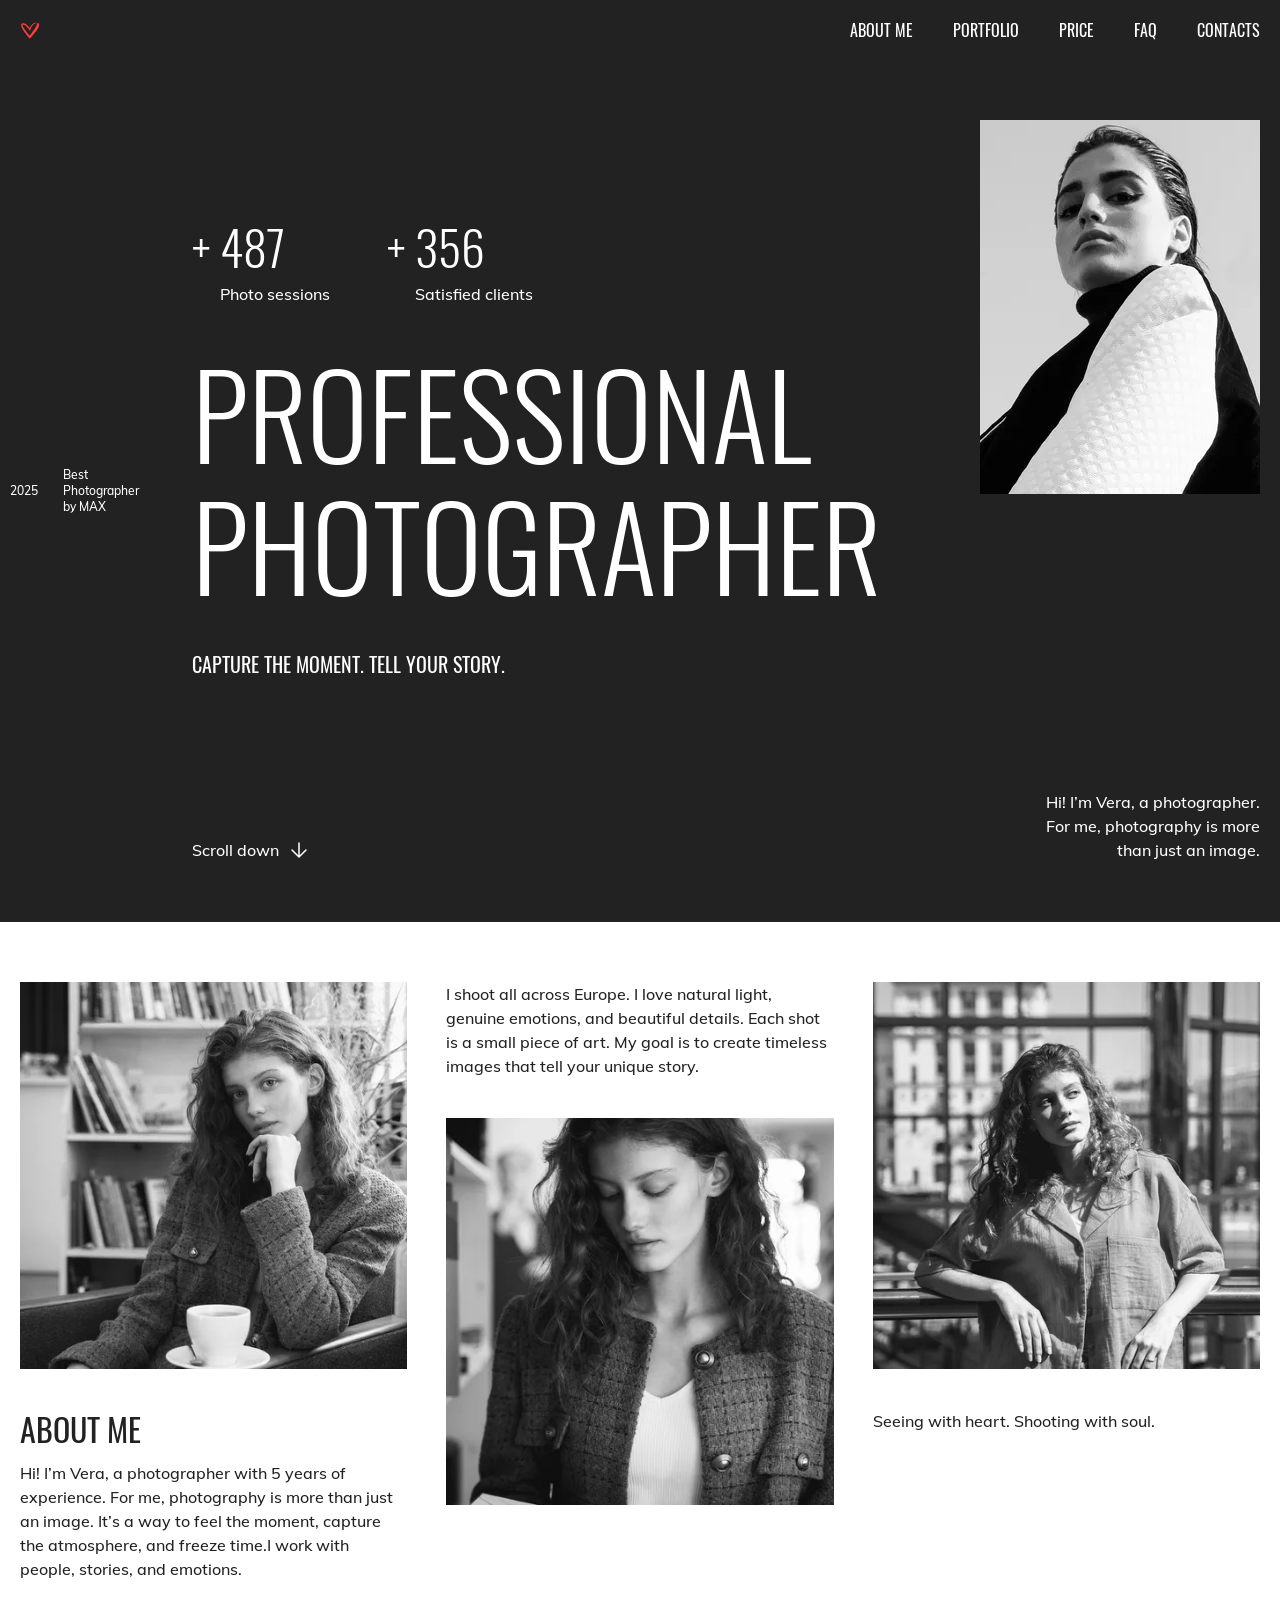
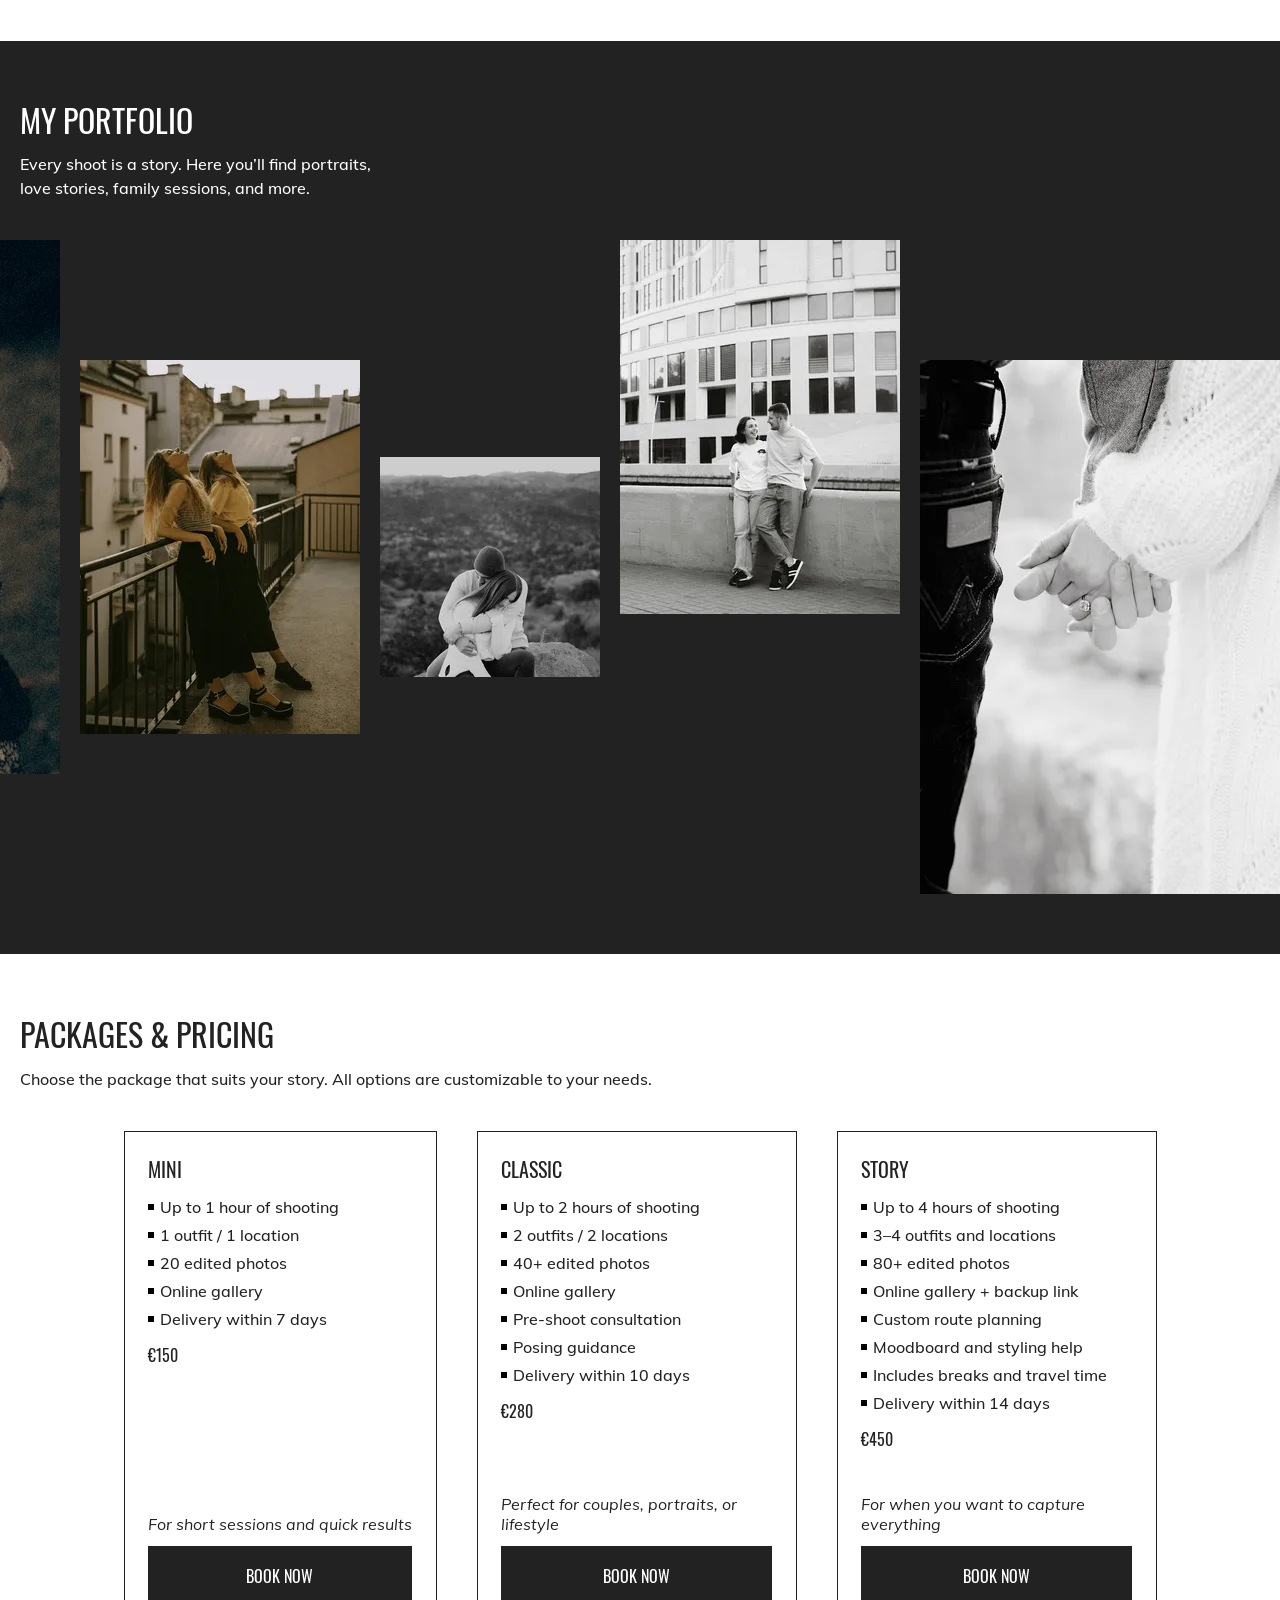
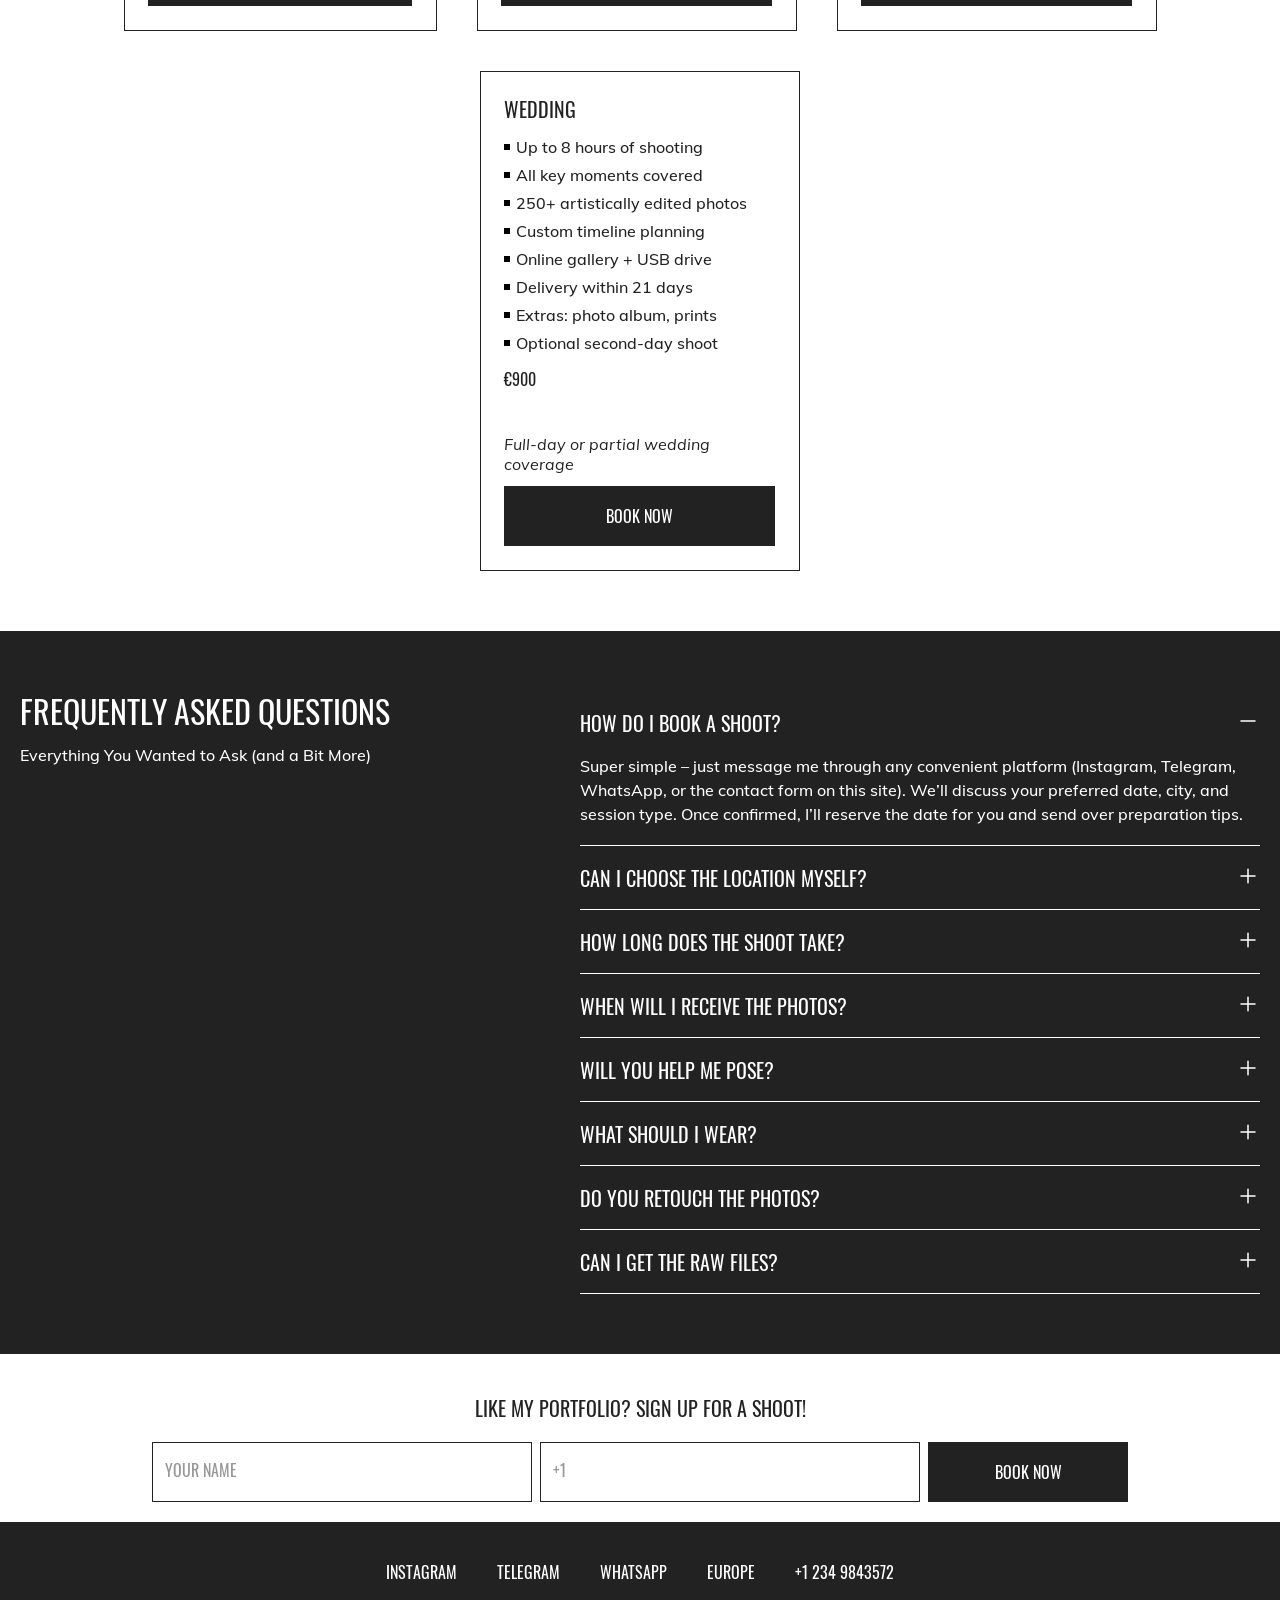
==== commit 5ac01eb3: "Updates" ====
--- a/index.html
+++ b/index.html
@@ -1 +1 @@
-<!DOCTYPE html><html class="page" lang="en"><head><meta charset="UTF-8"><meta name="viewport" content="width=device-width,initial-scale=1"><link rel="stylesheet" href="./styles/styles.css"><link rel="icon" href="./favicon.ico"><title>Portfolio</title></head><body class="page__body"><header class="header"><div class="header__container container"><img class="header__logo" src="./images/logo.svg" alt="logo" width="20" height="20"><nav class="header__nav"><ul class="header__list"><li class="header__item"><a class="header__link text-nav" href="#about">about me</a></li><li><a class="header__link text-nav" href="#portfolio">portfolio</a></li><li><a class="header__link text-nav" href="#price">price</a></li><li><a class="header__link text-nav" href="#faq">faq</a></li><li><a class="header__link text-nav" href="#contact">contacts</a></li></ul></nav></div></header><main class="page__main"><section class="hero"><div class="hero__container container"><div class="hero__running-title"><p class="hero__year text-small">2025</p><div class="hero__line"></div><p class="text-small">Best Photographer by MAX</p></div><div class="hero__wrapper"><div class="hero__inner1"><ul class="hero__property"><li><p class="text-decor">487</p><span class="text-base">Photo sessions</span></li><li><p class="text-decor">356</p><span class="text-base">Satisfied clients</span></li></ul><h1 class="hero__title title">Professional photographer</h1><p class="hero__subtitle subtitle">Capture the Moment. Tell Your Story.</p><a class="hero__down text-base" href="#about">Scroll down</a></div><div class="hero__inner2"><img class="hero__img" src="./images/hero/hero1-1x.webp" alt="девушка в горах" width="220" height="220"></div><div class="hero__inner3"><img class="hero__img" src="./images/hero/hero2-1x.webp" alt="фотограф" width="280" height="374"><p class="hero__hi text-base">Hi! I’m Vera, a photographer. For me, photography is more than just an image.</p></div></div></div></section><section class="about" id="about"><div class="about__container container"><img class="about__img" src="./images/about/about1-1x.webp" alt="фотограф" width="440" height="440"><h2 class="about__title title-section txt-dark">about me</h2><p class="about__text-1 text-base txt-dark">Hi! I’m Vera, a photographer with 5 years of experience. For me, photography is more than just an image. It’s a way to feel the moment, capture the atmosphere, and freeze time.I work with people, stories, and emotions.</p><p class="about__text-2 text-base txt-dark">I shoot all across Europe. I love natural light, genuine emotions, and beautiful details. Each shot is a small piece of art. My goal is to create timeless images that tell your unique story.</p><img class="about__img" src="./images/about/about2-1x.webp" alt="фотограф" width="440" height="440"> <img class="about__img" src="./images/about/about3-1x.webp" alt="фотограф" width="440" height="440"> <span class="text-base txt-dark">Seeing with heart. Shooting with soul.</span></div></section><section class="portfolio" id="portfolio"><div class="container"><h2 class="portfolio__title title-section">my portfolio</h2><p class="portfolio__text text-base">Every shoot is a story. Here you’ll find portraits, love stories, family sessions, and more.</p><div class="portfolio__slider"><ul class="portfolio__list"><li class="portfolio__item"><img class="portfolio__img" src="./images/portfolio/portfolio1-1x.webp" alt="1" width="400" height="534"></li><li class="portfolio__item"><img class="portfolio__img" src="./images/portfolio/portfolio2-1x.webp" alt="2" width="220" height="220"></li><li class="portfolio__item"><img class="portfolio__img" src="./images/portfolio/portfolio3-1x.webp" alt="3" width="280" height="374"></li><li class="portfolio__item"><img class="portfolio__img" src="./images/portfolio/portfolio4-1x.webp" alt="4" width="400" height="534"></li><li class="portfolio__item"><img class="portfolio__img" src="./images/portfolio/portfolio5-1x.webp" alt="5" width="280" height="374"></li><li class="portfolio__item"><img class="portfolio__img" src="./images/portfolio/portfolio6-1x.webp" alt="6" width="220" height="220"></li><li class="portfolio__item"><img class="portfolio__img" src="./images/portfolio/portfolio7-1x.webp" alt="7" width="280" height="374"></li><li class="portfolio__item"><img class="portfolio__img" src="./images/portfolio/portfolio8-1x.webp" alt="8" width="400" height="534"></li><li class="portfolio__item"><img class="portfolio__img" src="./images/portfolio/portfolio9-1x.webp" alt="9" width="220" height="220"></li><li class="portfolio__item"><img class="portfolio__img" src="./images/portfolio/portfolio10-1x.webp" alt="10" width="280" height="374"></li><li class="portfolio__item"><img class="portfolio__img" src="./images/portfolio/portfolio11-1x.webp" alt="11" width="280" height="374"></li><li class="portfolio__item"><img class="portfolio__img" src="./images/portfolio/portfolio12-1x.webp" alt="12" width="400" height="534"></li></ul></div></div></section><section class="price" id="price"><div class="container"><h2 class="price__title title-section txt-dark">Packages & Pricing</h2><p class="price__text text-base txt-dark">Choose the package that suits your story. All options are customizable to your needs.</p><ul class="price__list"><li class="price__item"><h3 class="price__subtitle subtitle txt-dark">Mini</h3><ul class="price__features-list"><li><span class="text-base txt-dark">Up to 1 hour of shooting</span></li><li><span class="text-base txt-dark">1 outfit / 1 location</span></li><li><span class="text-base txt-dark">20 edited photos</span></li><li><span class="text-base txt-dark">Online gallery</span></li><li><span class="text-base txt-dark">Delivery within 7 days</span></li></ul><p class="price__cost text-btn txt-dark">€150</p><p class="price__text-italic text-base text-base--italic txt-dark">For short sessions and quick results</p><button class="price__button button text-btn" type="button">Book now</button></li><li class="price__item"><h3 class="price__subtitle subtitle txt-dark">Classic</h3><ul class="price__features-list"><li><span class="text-base txt-dark">Up to 2 hours of shooting</span></li><li><span class="text-base txt-dark">2 outfits / 2 locations</span></li><li><span class="text-base txt-dark">40+ edited photos</span></li><li><span class="text-base txt-dark">Online gallery</span></li><li><span class="text-base txt-dark">Pre-shoot consultation</span></li><li><span class="text-base txt-dark">Posing guidance</span></li><li><span class="text-base txt-dark">Delivery within 10 days</span></li></ul><p class="price__cost text-btn txt-dark">€280</p><p class="price__text-italic text-base text-base--italic txt-dark">Perfect for couples, portraits, or lifestyle</p><button class="price__button button text-btn" type="button">Book now</button></li><li class="price__item"><h3 class="price__subtitle subtitle txt-dark">Story</h3><ul class="price__features-list"><li><span class="text-base txt-dark">Up to 4 hours of shooting</span></li><li><span class="text-base txt-dark">3–4 outfits and locations</span></li><li><span class="text-base txt-dark">80+ edited photos</span></li><li><span class="text-base txt-dark">Online gallery + backup link</span></li><li><span class="text-base txt-dark">Custom route planning</span></li><li><span class="text-base txt-dark">Moodboard and styling help</span></li><li><span class="text-base txt-dark">Includes breaks and travel time</span></li><li><span class="text-base txt-dark">Delivery within 14 days</span></li></ul><p class="price__cost text-btn txt-dark">€450</p><p class="price__text-italic text-base text-base--italic txt-dark">For when you want to capture everything</p><button class="price__button button text-btn" type="button">Book now</button></li><li class="price__item"><h3 class="price__subtitle subtitle txt-dark">Wedding</h3><ul class="price__features-list"><li><span class="text-base txt-dark">Up to 8 hours of shooting</span></li><li><span class="text-base txt-dark">All key moments covered</span></li><li><span class="text-base txt-dark">250+ artistically edited photos</span></li><li><span class="text-base txt-dark">Custom timeline planning</span></li><li><span class="text-base txt-dark">Online gallery + USB drive</span></li><li><span class="text-base txt-dark">Delivery within 21 days</span></li><li><span class="text-base txt-dark">Extras: photo album, prints</span></li><li><span class="text-base txt-dark">Optional second-day shoot</span></li></ul><p class="price__cost text-btn txt-dark">€900</p><p class="price__text-italic text-base text-base--italic txt-dark">Full-day or partial wedding coverage</p><button class="price__button button text-btn" type="button">Book now</button></li></ul></div></section><section class="faq" id="faq"><div class="faq__container container"><div><h2 class="faq__title title-section">Frequently Asked Questions</h2><span class="text-base">Everything You Wanted to Ask (and a Bit More)</span></div><div class="faq__wrapper"><details class="faq__faq" open><summary class="faq__question subtitle">How do I book a shoot?</summary><p class="faq__answer text-base">Super simple – just message me through any convenient platform (Instagram, Telegram, WhatsApp, or the contact form on this site). We’ll discuss your preferred date, city, and session type. Once confirmed, I’ll reserve the date for you and send over preparation tips.</p></details><details class="faq__faq"><summary class="faq__question subtitle">Can I choose the location myself?</summary><p class="faq__answer text-base">Absolutely! If there’s a special place you love or have in mind — I’m happy to shoot there. If you’re unsure, I can suggest beautiful spots with great lighting and atmosphere, tailored to your vision and mood.</p></details><details class="faq__faq"><summary class="faq__question subtitle">How long does the shoot take?</summary><p class="faq__answer text-base">That depends on the package you choose. On average, sessions last from 1 to 4 hours. We’ll plan the pace and type of shoot together — from relaxed city strolls and love stories to more dynamic or editorial sessions.</p></details><details class="faq__faq"><summary class="faq__question subtitle">When will I receive the photos?</summary><p class="faq__answer text-base">You’ll receive your edited photos within 7–14 days. For event and wedding sessions — up to 30 days. I deliver them in a stylish online gallery, where you can download them in full quality or easily share with friends and family.</p></details><details class="faq__faq"><summary class="faq__question subtitle">Will you help me pose?</summary><p class="faq__answer text-base">Definitely! I’ll guide you gently throughout the session — where to look, how to move, how to relax. The goal is to make you feel comfortable and natural. My approach is relaxed, and I’ll never force awkward poses. The result? Real, expressive, and beautiful photos.</p></details><details class="faq__faq"><summary class="faq__question subtitle">What should I wear?</summary><p class="faq__answer text-base">After booking, I’ll send you a style guide with suggestions for colors, textures, and combinations. The most important thing is that you feel confident in your outfit. I’m also happy to help you coordinate looks or plan something cohesive for couples or groups.</p></details><details class="faq__faq"><summary class="faq__question subtitle">Do you retouch the photos?</summary><p class="faq__answer text-base">Yes, all photos are color-corrected and lightly retouched. My editing style is clean and natural — no overdone filters or fake skin. Just you, at your best. Extra retouching is available upon request.</p></details><details class="faq__faq"><summary class="faq__question subtitle">Can I get the raw files?</summary><p class="faq__answer text-base">I don’t deliver RAW files. My work includes not only shooting, but also careful selection and editing to create a complete and polished result. You’ll receive only the best images, ready for printing, sharing, or publishing.</p></details></div></div></section></main><footer class="footer"><section class="contact" id="contact"><div class="container"><h2 class="contact__title subtitle txt-dark">Like my portfolio? Sign up for a shoot!</h2><form class="form" action="/submit-form" method="post" autocomplete="off"><input class="form__filed text-field" type="text" placeholder="your name"> <input class="form__filed text-field" type="tel" placeholder="+1"> <button class="form__button button text-btn" type="submit">Book now</button></form></div></section><section class="footer__social"><div class="footer__container container"><ul class="footer__social-list"><li class="footer__social-item"><a class="footer__social-link text-btn" href="#">instagram</a></li><li class="footer__social-item"><a class="footer__social-link text-btn" href="#">telegram</a></li><li class="footer__social-item"><a class="footer__social-link text-btn" href="#">whatsapp</a></li><li class="footer__social-item"><a class="footer__social-link text-btn" href="#">Europe</a></li></ul><a class="footer__social-link footer__tel text-btn" href="tel:+12349843572">+1 234 9843572</a></div></section></footer></body></html>+<!DOCTYPE html><html class="page" lang="en"><head><meta charset="UTF-8"><meta name="viewport" content="width=device-width,initial-scale=1"><link rel="stylesheet" href="./styles/styles.css"><link rel="icon" href="./favicon.ico"><title>Portfolio</title></head><body class="page__body"><header class="header"><div class="header__container container"><img class="header__logo" src="./images/logo.svg" alt="logo" width="20" height="20"> <button class="header__burger" type="button"><span class="visually-hidden">меню</span></button><nav class="header__nav"><ul class="header__list"><li class="header__item"><a class="header__link text-nav" href="#about">about me</a></li><li><a class="header__link text-nav" href="#portfolio">portfolio</a></li><li><a class="header__link text-nav" href="#price">price</a></li><li><a class="header__link text-nav" href="#faq">faq</a></li><li><a class="header__link text-nav" href="#contact">contacts</a></li></ul></nav></div></header><main class="page__main"><section class="hero"><div class="hero__container container"><div class="hero__running-title"><p class="hero__year text-small">2025</p><div class="hero__line"></div><p class="text-small">Best Photographer by MAX</p></div><div class="hero__wrapper"><div class="hero__inner1"><ul class="hero__property"><li class="hero__property-item"><p class="text-decor">487</p><span class="text-base">Photo sessions</span></li><li class="hero__property-item"><p class="text-decor">356</p><span class="text-base">Satisfied clients</span></li></ul><h1 class="hero__title title">Professional photographer</h1><p class="hero__subtitle subtitle">Capture the Moment. Tell Your Story.</p><a class="hero__down text-base" href="#about">Scroll down</a></div><div class="hero__inner2"><img class="hero__img" src="./images/hero/hero1-1x.webp" alt="девушка в горах" width="220" height="220"></div><div class="hero__inner3"><img class="hero__img" src="./images/hero/hero2-1x.webp" alt="фотограф" width="280" height="374"><p class="hero__hi text-base">Hi! I’m Vera, a photographer. For me, photography is more than just an image.</p></div></div></div></section><section class="about" id="about"><div class="about__container container"><img class="about__img" src="./images/about/about1-1x.webp" alt="фотограф" width="440" height="440"><h2 class="about__title title-section txt-dark">about me</h2><p class="about__text-1 text-base txt-dark">Hi! I’m Vera, a photographer with 5 years of experience. For me, photography is more than just an image. It’s a way to feel the moment, capture the atmosphere, and freeze time.I work with people, stories, and emotions.</p><p class="about__text-2 text-base txt-dark">I shoot all across Europe. I love natural light, genuine emotions, and beautiful details. Each shot is a small piece of art. My goal is to create timeless images that tell your unique story.</p><img class="about__img about__img--2" src="./images/about/about2-1x.webp" alt="фотограф" width="440" height="440"> <img class="about__img about__img--3" src="./images/about/about3-1x.webp" alt="фотограф" width="440" height="440"> <span class="text-base txt-dark">Seeing with heart. Shooting with soul.</span></div></section><section class="portfolio" id="portfolio"><div class="container"><h2 class="portfolio__title title-section">my portfolio</h2><p class="portfolio__text text-base">Every shoot is a story. Here you’ll find portraits, love stories, family sessions, and more.</p><div class="portfolio__slider"><ul class="portfolio__list"><li class="portfolio__item"><img class="portfolio__img" src="./images/portfolio/portfolio1-1x.webp" alt="1" width="400" height="534"></li><li class="portfolio__item"><img class="portfolio__img" src="./images/portfolio/portfolio2-1x.webp" alt="2" width="220" height="220"></li><li class="portfolio__item"><img class="portfolio__img" src="./images/portfolio/portfolio3-1x.webp" alt="3" width="280" height="374"></li><li class="portfolio__item"><img class="portfolio__img" src="./images/portfolio/portfolio4-1x.webp" alt="4" width="400" height="534"></li><li class="portfolio__item"><img class="portfolio__img" src="./images/portfolio/portfolio5-1x.webp" alt="5" width="280" height="374"></li><li class="portfolio__item"><img class="portfolio__img" src="./images/portfolio/portfolio6-1x.webp" alt="6" width="220" height="220"></li><li class="portfolio__item"><img class="portfolio__img" src="./images/portfolio/portfolio7-1x.webp" alt="7" width="280" height="374"></li><li class="portfolio__item"><img class="portfolio__img" src="./images/portfolio/portfolio8-1x.webp" alt="8" width="400" height="534"></li><li class="portfolio__item"><img class="portfolio__img" src="./images/portfolio/portfolio9-1x.webp" alt="9" width="220" height="220"></li><li class="portfolio__item"><img class="portfolio__img" src="./images/portfolio/portfolio10-1x.webp" alt="10" width="280" height="374"></li><li class="portfolio__item"><img class="portfolio__img" src="./images/portfolio/portfolio11-1x.webp" alt="11" width="280" height="374"></li><li class="portfolio__item"><img class="portfolio__img" src="./images/portfolio/portfolio12-1x.webp" alt="12" width="400" height="534"></li></ul></div></div></section><section class="price" id="price"><div class="container"><h2 class="price__title title-section txt-dark">Packages & Pricing</h2><p class="price__text text-base txt-dark">Choose the package that suits your story. All options are customizable to your needs.</p><ul class="price__list"><li class="price__item"><h3 class="price__subtitle subtitle txt-dark">Mini</h3><ul class="price__features-list"><li><span class="text-base txt-dark">Up to 1 hour of shooting</span></li><li><span class="text-base txt-dark">1 outfit / 1 location</span></li><li><span class="text-base txt-dark">20 edited photos</span></li><li><span class="text-base txt-dark">Online gallery</span></li><li><span class="text-base txt-dark">Delivery within 7 days</span></li></ul><p class="price__cost text-btn txt-dark">€150</p><p class="price__text-italic text-base text-base--italic txt-dark">For short sessions and quick results</p><button class="price__button button text-btn" type="button">Book now</button></li><li class="price__item"><h3 class="price__subtitle subtitle txt-dark">Classic</h3><ul class="price__features-list"><li><span class="text-base txt-dark">Up to 2 hours of shooting</span></li><li><span class="text-base txt-dark">2 outfits / 2 locations</span></li><li><span class="text-base txt-dark">40+ edited photos</span></li><li><span class="text-base txt-dark">Online gallery</span></li><li><span class="text-base txt-dark">Pre-shoot consultation</span></li><li><span class="text-base txt-dark">Posing guidance</span></li><li><span class="text-base txt-dark">Delivery within 10 days</span></li></ul><p class="price__cost text-btn txt-dark">€280</p><p class="price__text-italic text-base text-base--italic txt-dark">Perfect for couples, portraits, or lifestyle</p><button class="price__button button text-btn" type="button">Book now</button></li><li class="price__item"><h3 class="price__subtitle subtitle txt-dark">Story</h3><ul class="price__features-list"><li><span class="text-base txt-dark">Up to 4 hours of shooting</span></li><li><span class="text-base txt-dark">3–4 outfits and locations</span></li><li><span class="text-base txt-dark">80+ edited photos</span></li><li><span class="text-base txt-dark">Online gallery + backup link</span></li><li><span class="text-base txt-dark">Custom route planning</span></li><li><span class="text-base txt-dark">Moodboard and styling help</span></li><li><span class="text-base txt-dark">Includes breaks and travel time</span></li><li><span class="text-base txt-dark">Delivery within 14 days</span></li></ul><p class="price__cost text-btn txt-dark">€450</p><p class="price__text-italic text-base text-base--italic txt-dark">For when you want to capture everything</p><button class="price__button button text-btn" type="button">Book now</button></li><li class="price__item"><h3 class="price__subtitle subtitle txt-dark">Wedding</h3><ul class="price__features-list"><li><span class="text-base txt-dark">Up to 8 hours of shooting</span></li><li><span class="text-base txt-dark">All key moments covered</span></li><li><span class="text-base txt-dark">250+ artistically edited photos</span></li><li><span class="text-base txt-dark">Custom timeline planning</span></li><li><span class="text-base txt-dark">Online gallery + USB drive</span></li><li><span class="text-base txt-dark">Delivery within 21 days</span></li><li><span class="text-base txt-dark">Extras: photo album, prints</span></li><li><span class="text-base txt-dark">Optional second-day shoot</span></li></ul><p class="price__cost text-btn txt-dark">€900</p><p class="price__text-italic text-base text-base--italic txt-dark">Full-day or partial wedding coverage</p><button class="price__button button text-btn" type="button">Book now</button></li></ul></div></section><section class="faq" id="faq"><div class="faq__container container"><div><h2 class="faq__title title-section">Frequently Asked Questions</h2><span class="text-base">Everything You Wanted to Ask (and a Bit More)</span></div><div class="faq__wrapper"><details class="faq__faq" open><summary class="faq__question subtitle">How do I book a shoot?</summary><p class="faq__answer text-base">Super simple – just message me through any convenient platform (Instagram, Telegram, WhatsApp, or the contact form on this site). We’ll discuss your preferred date, city, and session type. Once confirmed, I’ll reserve the date for you and send over preparation tips.</p></details><details class="faq__faq"><summary class="faq__question subtitle">Can I choose the location myself?</summary><p class="faq__answer text-base">Absolutely! If there’s a special place you love or have in mind — I’m happy to shoot there. If you’re unsure, I can suggest beautiful spots with great lighting and atmosphere, tailored to your vision and mood.</p></details><details class="faq__faq"><summary class="faq__question subtitle">How long does the shoot take?</summary><p class="faq__answer text-base">That depends on the package you choose. On average, sessions last from 1 to 4 hours. We’ll plan the pace and type of shoot together — from relaxed city strolls and love stories to more dynamic or editorial sessions.</p></details><details class="faq__faq"><summary class="faq__question subtitle">When will I receive the photos?</summary><p class="faq__answer text-base">You’ll receive your edited photos within 7–14 days. For event and wedding sessions — up to 30 days. I deliver them in a stylish online gallery, where you can download them in full quality or easily share with friends and family.</p></details><details class="faq__faq"><summary class="faq__question subtitle">Will you help me pose?</summary><p class="faq__answer text-base">Definitely! I’ll guide you gently throughout the session — where to look, how to move, how to relax. The goal is to make you feel comfortable and natural. My approach is relaxed, and I’ll never force awkward poses. The result? Real, expressive, and beautiful photos.</p></details><details class="faq__faq"><summary class="faq__question subtitle">What should I wear?</summary><p class="faq__answer text-base">After booking, I’ll send you a style guide with suggestions for colors, textures, and combinations. The most important thing is that you feel confident in your outfit. I’m also happy to help you coordinate looks or plan something cohesive for couples or groups.</p></details><details class="faq__faq"><summary class="faq__question subtitle">Do you retouch the photos?</summary><p class="faq__answer text-base">Yes, all photos are color-corrected and lightly retouched. My editing style is clean and natural — no overdone filters or fake skin. Just you, at your best. Extra retouching is available upon request.</p></details><details class="faq__faq"><summary class="faq__question subtitle">Can I get the raw files?</summary><p class="faq__answer text-base">I don’t deliver RAW files. My work includes not only shooting, but also careful selection and editing to create a complete and polished result. You’ll receive only the best images, ready for printing, sharing, or publishing.</p></details></div></div></section></main><footer class="footer"><section class="contact" id="contact"><div class="container"><h2 class="contact__title subtitle txt-dark">Like my portfolio? Sign up for a shoot!</h2><form class="form" action="/submit-form" method="post" autocomplete="off"><input class="form__filed text-field" type="text" placeholder="your name"> <input class="form__filed text-field" type="tel" placeholder="+1"> <button class="form__button button text-btn" type="submit">Book now</button></form></div></section><section class="footer__social"><h2 class="visually-hidden">Соцсети</h2><div class="footer__container container"><ul class="footer__social-list"><li class="footer__social-item"><a class="footer__social-link text-btn" href="#">instagram</a></li><li class="footer__social-item"><a class="footer__social-link text-btn" href="#">telegram</a></li><li class="footer__social-item"><a class="footer__social-link text-btn" href="#">whatsapp</a></li><li class="footer__social-item"><a class="footer__social-link text-btn" href="#">Europe</a></li></ul><a class="footer__social-link footer__tel text-btn" href="tel:+12349843572">+1 234 9843572</a></div></section></footer><script src="./scripts/main.js"></script><!-- <script type="module" src="./scripts/index.js"></script> --></body></html>
--- a/styles/styles.css
+++ b/styles/styles.css
@@ -1 +1 @@
-html{-webkit-text-size-adjust:100%;line-height:1.15}body{margin:0}main{display:block}h1{margin:.67em 0;font-size:2em}hr{box-sizing:content-box;height:0;overflow:visible}pre{font-family:monospace;font-size:1em}a{background-color:#0000}abbr[title]{border-bottom:none;text-decoration:underline dotted}b,strong{font-weight:bolder}code,kbd,samp{font-family:monospace;font-size:1em}small{font-size:80%}sub,sup{vertical-align:baseline;font-size:75%;line-height:0;position:relative}sub{bottom:-.25em}sup{top:-.5em}img{border-style:none}button,input,optgroup,select,textarea{margin:0;font-family:inherit;font-size:100%;line-height:1.15}button,input{overflow:visible}button,select{text-transform:none}button,[type=button],[type=reset],[type=submit]{-webkit-appearance:button}button::-moz-focus-inner{border-style:none;padding:0}[type=button]::-moz-focus-inner{border-style:none;padding:0}[type=reset]::-moz-focus-inner{border-style:none;padding:0}[type=submit]::-moz-focus-inner{border-style:none;padding:0}button:-moz-focusring{outline:1px dotted buttontext}[type=button]:-moz-focusring{outline:1px dotted buttontext}[type=reset]:-moz-focusring{outline:1px dotted buttontext}[type=submit]:-moz-focusring{outline:1px dotted buttontext}fieldset{padding:.35em .75em .625em}legend{box-sizing:border-box;max-width:100%;color:inherit;white-space:normal;padding:0;display:table}progress{vertical-align:baseline}textarea{overflow:auto}[type=checkbox],[type=radio]{box-sizing:border-box;padding:0}[type=number]::-webkit-inner-spin-button{height:auto}[type=number]::-webkit-outer-spin-button{height:auto}[type=search]{outline-offset:-2px;-webkit-appearance:textfield}[type=search]::-webkit-search-decoration{-webkit-appearance:none}::-webkit-file-upload-button{font:inherit;-webkit-appearance:button}details{display:block}summary{display:list-item}template,[hidden]{display:none}@font-face{font-family:Oswald;font-style:normal;font-weight:400;src:url(../fonts/Oswald-Regular.woff2)format("woff2"),url(../fonts/Oswald-Regular.woff)format("woff");font-display:swap}@font-face{font-family:Oswald;font-style:normal;font-weight:300;src:url(../fonts/Oswald-Light.woff2)format("woff2"),url(../fonts/Oswald-Light.woff)format("woff");font-display:swap}@font-face{font-family:Oswald;font-style:normal;font-weight:500;src:url(../fonts/Oswald-Medium.woff2)format("woff2"),url(../fonts/Oswald-Medium.woff)format("woff");font-display:swap}@font-face{font-family:Mulish;font-style:normal;font-weight:400;src:url(../fonts/Mulish-Regular.woff2)format("woff2"),url(../fonts/Mulish-Regular.woff)format("woff");font-display:swap}@font-face{font-family:Mulish;font-style:normal;font-weight:500;src:url(../fonts/Mulish-Medium.woff2)format("woff2"),url(../fonts/Mulish-Medium.woff)format("woff");font-display:swap}@font-face{font-family:Mulish;font-style:normal;font-weight:600;src:url(../fonts/Mulish-Bold.woff2)format("woff2"),url(../fonts/Mulish-Bold.woff)format("woff");font-display:swap}@font-face{font-family:Mulish;font-style:italic;font-weight:400;src:url(../fonts/Mulish-Italic.woff2)format("woff2"),url(../fonts/Mulish-Italic.woff)format("woff");font-display:swap}.text-nav{color:#fff;text-transform:uppercase;margin-top:0;margin-bottom:0;font-family:Oswald,Georgia,sans-serif;font-size:16px;font-weight:400;line-height:24px;text-decoration:none}.title{color:#fff;text-transform:uppercase;margin-top:0;margin-bottom:0;font-family:Oswald,Georgia,sans-serif;font-size:116px;font-weight:300;line-height:132px}@media (width<=768px){.title{font-size:68px;line-height:80px}}@media (width<=380px){.title{font-size:56px;line-height:64px}}.title-section{color:#fff;text-transform:uppercase;margin-top:0;margin-bottom:0;font-family:Oswald,Georgia,sans-serif;font-size:32px;font-weight:400;line-height:40px}.subtitle{color:#fff;text-transform:uppercase;margin-top:0;margin-bottom:0;font-family:Oswald,Georgia,sans-serif;font-size:20px;font-weight:400;line-height:28px}.text-decor{color:#fff;text-transform:uppercase;margin-top:0;margin-bottom:8px;font-family:Oswald,Georgia,sans-serif;font-size:48px;font-weight:300;line-height:54px}@media (width<=768px){.text-decor{font-weight:300}}.text-base{color:#fff;margin-top:0;margin-bottom:0;font-family:Mulish,arial,sans-serif;font-size:16px;font-weight:500;line-height:24px}.text-base--italic{font-style:italic;line-height:20px}@media (width<=380px){.text-base{font-weight:400px}}.text-small{color:#fff;margin-top:0;margin-bottom:0;font-family:Mulish,arial,sans-serif;font-size:12px;font-weight:500;line-height:16px}.text-btn{color:#fff;text-transform:uppercase;margin-top:0;margin-bottom:0;font-family:Oswald,Georgia,sans-serif;font-size:16px;font-weight:400;line-height:24px;text-decoration:none}.txt-dark{color:#222}.page{scroll-behavior:smooth}.page__body{background-color:#fff;margin:0 auto}.visually-hidden{white-space:nowrap;clip-path:inset(100%);clip:rect(0 0 0 0);border:0;width:1px;height:1px;margin:-1px;padding:0;position:absolute;overflow:hidden}.container{box-sizing:border-box;max-width:1440px;margin:0 auto;padding-left:20px;padding-right:20px}@media (width<=768px){.container{max-width:768px}}@media (width<=380px){.container{min-width:380px}}.button{box-sizing:border-box;cursor:pointer;background-color:#222;border:none;padding:18px 20px;transition:all .3s ease-in-out;display:block}.button--not-active{color:#222;background-color:#0000}.button:focus{outline:none}.button:focus-visible{outline:auto}.button:hover{color:#222;background-color:#ff3c3c}.button:active{opacity:.5}.header{background-color:#222}.header__container{justify-content:space-between;align-items:center;padding:0;display:flex}.header__logo{width:20px;height:20px;padding:20px;display:block}.header__list{margin-top:0;margin-bottom:0;padding-left:0;list-style:none;display:flex}.header__link{padding:18px 20px;transition:color .3s ease-in-out,opacity .3s ease-in-out}.header__link:focus{outline:none}.header__link:focus-visible{outline:auto}.header__link:hover{color:#ff3c3c}.header__link:active{opacity:.5}.hero{background-color:#222;padding-top:60px;padding-bottom:60px}.hero__container{gap:20px;display:flex}.hero__running-title{writing-mode:sideways-lr;justify-content:space-between;align-items:center;gap:12px;margin-left:-10px;display:flex}.hero__line{background-color:#fff;flex-grow:1;width:1px;height:auto}.hero__wrapper{gap:40px;display:flex}.hero__inner1{max-width:740px;padding-top:100px;padding-left:30px}.hero__property{gap:85px;margin-top:0;margin-bottom:40px;margin-left:28px;padding-left:0;list-style:none;display:flex}.hero__property li::marker{content:"+ ";color:#fff;text-transform:uppercase;margin-top:0;margin-bottom:0;font-family:Oswald,Georgia,sans-serif;font-size:48px;font-weight:300;line-height:54px}.hero__title{margin-bottom:40px}.hero__subtitle{margin-bottom:160px}.hero__down{cursor:pointer;background-color:#0000;border:none;gap:8px;margin:0;padding:0;text-decoration:none;transition:all .3s ease-in-out;display:flex}.hero__down:after{content:"";background-color:#fff;width:24px;height:24px;transition:all .3s ease-in-out;display:block;mask-image:url(../icons/stack.svg#arrow-down);mask-position:50%;mask-size:auto;mask-repeat:no-repeat}.hero__down:focus{outline:none}.hero__down:focus-visible{outline:auto}.hero__down:hover{color:#ff3c3c}.hero__down:hover:after{background-color:#ff3c3c}.hero__down:active{opacity:.5}.hero__img{object-fit:cover;display:block}.hero__inner2{align-items:center;display:flex}.hero__inner3{flex-direction:column;flex-grow:1;justify-content:space-between;align-items:end;max-width:280px;display:flex}.hero__inner3 .hero__hi{text-align:right;margin-top:auto;padding-left:60px}.about{color:#222;padding-top:60px;padding-bottom:60px}.about__container{columns:auto 3;column-gap:39px}.about__img{width:440px;height:440px;margin-bottom:40px;display:block}.about__title{margin-bottom:12px}.about__text-1{break-inside:avoid}.about__text-2{margin-bottom:40px}.portfolio{background-color:#222;padding-top:59px;padding-bottom:60px}.portfolio__title{margin-bottom:12px}.portfolio__text{max-width:360px;margin-bottom:40px}.portfolio__slider{justify-content:center;margin-left:-20px;margin-right:-20px;display:flex;overflow-x:hidden}.portfolio__list{gap:20px;height:654px;margin-top:0;margin-bottom:0;padding-left:0;list-style:none;display:flex}.portfolio__item{flex-direction:column;flex-grow:0;flex-shrink:0;display:flex}.portfolio__item:first-child,.portfolio__item:nth-child(8){margin-top:auto}.portfolio__item:nth-child(2),.portfolio__item:nth-child(6),.portfolio__item:nth-child(9){margin:auto 0}.portfolio__item:nth-child(3),.portfolio__item:nth-child(5),.portfolio__item:nth-child(11){margin-top:120px}.portfolio__item:nth-child(4),.portfolio__item:nth-child(7),.portfolio__item:nth-child(10),.portfolio__item:nth-child(12){margin-bottom:auto}.portfolio__img{object-fit:cover;display:block}.video{padding-top:100px}.video__title{text-align:center;margin-bottom:60px}.video__container{background-image:url(../images/video/video_img-1x.webp);width:1400px;height:705px;position:relative}.video__play-btn{cursor:pointer;background-color:#fff;width:132px;height:132px;transition:background-color .3s ease-in-out,opacity .3s ease-in-out;display:block;position:absolute;top:50%;left:50%;transform:translate(-50%,-50%);mask-image:url(../icons/stack.svg#Play_hover);mask-position:50%;mask-size:97% 97%;mask-repeat:no-repeat}.video__play-btn:focus{outline:none}.video__play-btn:focus-visible{outline:auto}.video__play-btn:hover{background-color:#222}.video__play-btn:active{opacity:.5}.price{padding-top:60px;padding-bottom:60px}.price__title{margin-bottom:13px}.price__text{margin-bottom:40px}.price__list{gap:40px;margin-top:0;margin-bottom:0;padding-left:0;list-style:none;display:flex}.price__item{box-sizing:border-box;border:1px solid #222;flex-direction:column;min-width:320px;min-height:500px;padding:23px 24px 24px 23px;display:flex}.price__subtitle{margin-bottom:12px}.price__features-list{flex-direction:column;gap:4px;margin-top:0;margin-bottom:12px;padding-left:0;list-style:none;display:flex}.price__features-list li{align-items:center;gap:6px;display:flex}.price__features-list li:before{content:"";background-color:#000;width:6px;height:6px;display:inline-block}.price__cost{margin-bottom:auto}.price__text-italic{margin-bottom:12px}.price:has(.price__button:hover) .price__item,.price:has(.price__button:focus) .price__item{border-color:#ff3c3c}.contact{padding-top:40px;padding-bottom:20px}.contact__title{text-align:center;margin-bottom:20px}.faq{background-color:#222;padding-top:60px;padding-bottom:60px}.faq__container{justify-content:space-between;gap:40px;display:flex}.faq__title{margin-bottom:12px}.faq__wrapper{min-width:680px;max-width:680px}.faq__faq{box-sizing:border-box;border-bottom:1px solid #fff}.faq__question{cursor:pointer;justify-content:space-between;align-items:flex-start;padding:18px 0 17px;list-style:none;transition:color .3s ease-in-out,opacity .3s ease-in-out;display:flex}.faq__question:after{content:"";background-color:#fff;width:24px;height:24px;display:block;mask-image:url(../icons/stack.svg#plus);mask-position:50%;mask-size:15.5px;mask-repeat:no-repeat}.faq__question:focus{outline:none}.faq__question:focus-visible{outline:auto}.faq__question:hover{color:#ff3c3c}.faq__question:hover:after{background-color:#ff3c3c}.faq__question:active,.faq__question:active:after{opacity:.5}.faq__faq[open]>.faq__question:after{mask-image:url(../icons/stack.svg#minus);mask-size:15.5px 2px}.faq__answer{margin-bottom:19px}.form{justify-content:center;gap:8px;display:flex}.form__filed{box-sizing:border-box;background-color:#0000;border:1px solid #222;width:380px;padding:18px 12px;transition:background-color .3s ease-in-out}.form__filed::placeholder{color:#989898;text-transform:uppercase;margin-top:0;margin-bottom:0;font-family:Oswald,Georgia,sans-serif;font-size:16px;font-weight:400;line-height:24px}.form__filed:focus{outline:none}.form__filed:focus-visible{outline:auto}.form__filed:hover{border:1px solid #ff3c3c;outline:none}.form__button{width:200px}.footer__social{background-color:#222;padding-top:20px;padding-bottom:20px}.footer__container{justify-content:center;align-items:center;display:flex}.footer__social-list{margin-top:0;margin-bottom:0;padding-left:0;list-style:none;display:flex}.footer__social-item{padding:18px 20px}.footer__social-link{transition:color .3s ease-in-out,opacity .3s ease-in-out;display:block}.footer__social-link:focus{outline:none}.footer__social-link:focus-visible{outline:auto}.footer__social-link:hover{color:#ff3c3c}.footer__social-link:active{opacity:.5}.footer__tel{padding:18px 20px}+html{-webkit-text-size-adjust:100%;line-height:1.15}body{margin:0}main{display:block}h1{margin:.67em 0;font-size:2em}hr{box-sizing:content-box;height:0;overflow:visible}pre{font-family:monospace;font-size:1em}a{background-color:#0000}abbr[title]{border-bottom:none;text-decoration:underline dotted}b,strong{font-weight:bolder}code,kbd,samp{font-family:monospace;font-size:1em}small{font-size:80%}sub,sup{vertical-align:baseline;font-size:75%;line-height:0;position:relative}sub{bottom:-.25em}sup{top:-.5em}img{border-style:none}button,input,optgroup,select,textarea{margin:0;font-family:inherit;font-size:100%;line-height:1.15}button,input{overflow:visible}button,select{text-transform:none}button,[type=button],[type=reset],[type=submit]{-webkit-appearance:button}button::-moz-focus-inner{border-style:none;padding:0}[type=button]::-moz-focus-inner{border-style:none;padding:0}[type=reset]::-moz-focus-inner{border-style:none;padding:0}[type=submit]::-moz-focus-inner{border-style:none;padding:0}button:-moz-focusring{outline:1px dotted buttontext}[type=button]:-moz-focusring{outline:1px dotted buttontext}[type=reset]:-moz-focusring{outline:1px dotted buttontext}[type=submit]:-moz-focusring{outline:1px dotted buttontext}fieldset{padding:.35em .75em .625em}legend{box-sizing:border-box;max-width:100%;color:inherit;white-space:normal;padding:0;display:table}progress{vertical-align:baseline}textarea{overflow:auto}[type=checkbox],[type=radio]{box-sizing:border-box;padding:0}[type=number]::-webkit-inner-spin-button{height:auto}[type=number]::-webkit-outer-spin-button{height:auto}[type=search]{outline-offset:-2px;-webkit-appearance:textfield}[type=search]::-webkit-search-decoration{-webkit-appearance:none}::-webkit-file-upload-button{font:inherit;-webkit-appearance:button}details{display:block}summary{display:list-item}template,[hidden]{display:none}@font-face{font-family:Oswald;font-style:normal;font-weight:400;src:url(../fonts/Oswald-Regular.woff2)format("woff2"),url(../fonts/Oswald-Regular.woff)format("woff");font-display:swap}@font-face{font-family:Oswald;font-style:normal;font-weight:300;src:url(../fonts/Oswald-Light.woff2)format("woff2"),url(../fonts/Oswald-Light.woff)format("woff");font-display:swap}@font-face{font-family:Oswald;font-style:normal;font-weight:500;src:url(../fonts/Oswald-Medium.woff2)format("woff2"),url(../fonts/Oswald-Medium.woff)format("woff");font-display:swap}@font-face{font-family:Mulish;font-style:normal;font-weight:400;src:url(../fonts/Mulish-Regular.woff2)format("woff2"),url(../fonts/Mulish-Regular.woff)format("woff");font-display:swap}@font-face{font-family:Mulish;font-style:normal;font-weight:500;src:url(../fonts/Mulish-Medium.woff2)format("woff2"),url(../fonts/Mulish-Medium.woff)format("woff");font-display:swap}@font-face{font-family:Mulish;font-style:normal;font-weight:600;src:url(../fonts/Mulish-Bold.woff2)format("woff2"),url(../fonts/Mulish-Bold.woff)format("woff");font-display:swap}@font-face{font-family:Mulish;font-style:italic;font-weight:400;src:url(../fonts/Mulish-Italic.woff2)format("woff2"),url(../fonts/Mulish-Italic.woff)format("woff");font-display:swap}.text-nav{color:#fff;text-transform:uppercase;margin-top:0;margin-bottom:0;font-family:Oswald,Georgia,sans-serif;font-size:16px;font-weight:400;line-height:24px;text-decoration:none}.title{color:#fff;text-transform:uppercase;margin-top:0;margin-bottom:0;font-family:Oswald,Georgia,sans-serif;font-size:116px;font-weight:300;line-height:132px}@media (width<=768px){.title{font-size:68px;line-height:80px}}@media (width<=380px){.title{font-size:56px;line-height:64px}}.title-section{color:#fff;text-transform:uppercase;margin-top:0;margin-bottom:0;font-family:Oswald,Georgia,sans-serif;font-size:32px;font-weight:400;line-height:40px}.subtitle{color:#fff;text-transform:uppercase;margin-top:0;margin-bottom:0;font-family:Oswald,Georgia,sans-serif;font-size:20px;font-weight:400;line-height:28px}.text-decor{color:#fff;text-transform:uppercase;margin-top:0;margin-bottom:8px;font-family:Oswald,Georgia,sans-serif;font-size:48px;font-weight:300;line-height:54px}@media (width<=768px){.text-decor{font-weight:300}}.text-base{color:#fff;margin-top:0;margin-bottom:0;font-family:Mulish,arial,sans-serif;font-size:16px;font-weight:500;line-height:24px}.text-base--italic{font-style:italic;line-height:20px}@media (width<=380px){.text-base{font-weight:400px}}.text-small{color:#fff;margin-top:0;margin-bottom:0;font-family:Mulish,arial,sans-serif;font-size:12px;font-weight:500;line-height:16px}.text-btn{color:#fff;text-transform:uppercase;margin-top:0;margin-bottom:0;font-family:Oswald,Georgia,sans-serif;font-size:16px;font-weight:400;line-height:24px;text-decoration:none}.txt-dark{color:#222}.page{scroll-behavior:smooth}.page__body{background-color:#fff;margin:0 auto}.visually-hidden{white-space:nowrap;clip-path:inset(100%);clip:rect(0 0 0 0);border:0;width:1px;height:1px;margin:-1px;padding:0;position:absolute;overflow:hidden}.container{box-sizing:border-box;max-width:1440px;margin:0 auto;padding-left:20px;padding-right:20px}@media (width<=768px){.container{max-width:768px}}@media (width<=380px){.container{min-width:380px}}.button{box-sizing:border-box;cursor:pointer;background-color:#222;border:none;padding:18px 20px;transition:all .3s ease-in-out;display:block}.button--not-active{color:#222;background-color:#0000}.button:focus{outline:none}.button:focus-visible{outline:auto}.button:hover{color:#222;background-color:#ff3c3c}.button:active{opacity:.5}.header{background-color:#222}.header__container{justify-content:space-between;align-items:center;padding:0;display:flex}.header__logo{width:20px;height:20px;padding:20px;display:block}.header__burger{cursor:pointer;background-color:#fff;border:none;width:60px;height:60px;margin:0;padding:0;display:none;mask-image:url(../icons/stack.svg#burger_open);mask-position:50%;mask-size:20px;mask-repeat:no-repeat}.header__burger--closer{mask-image:url(../icons/stack.svg#burger_closer)}.header__burger:focus,.header__burger:hover{background-color:#ff3c3c;outline:auto}@media (width<=768px){.header__burger{display:block}.header__nav{display:none}}.header__list{margin-top:0;margin-bottom:0;padding-left:0;list-style:none;display:flex}.header__link{padding:18px 20px;transition:color .3s ease-in-out,opacity .3s ease-in-out}.header__link:focus{outline:none}.header__link:focus-visible{outline:auto}.header__link:hover{color:#ff3c3c}.header__link:active{opacity:.5}.hero{background-color:#222;padding-top:60px;padding-bottom:60px}.hero__container{gap:20px;display:flex}.hero__running-title{writing-mode:sideways-lr;justify-content:space-between;align-items:center;gap:12px;margin-left:-10px;display:flex}@media (width<=380px){.hero__running-title{display:none}}.hero__line{background-color:#fff;flex-grow:1;width:1px;height:auto}.hero__wrapper{gap:40px;display:flex}@media (width<=1200px){.hero__wrapper{gap:20px}}@media (width<=910px){.hero__wrapper{gap:10px}}@media (width<=768px){.hero__wrapper{gap:20px}}@media (width<=760px){.hero__wrapper{gap:10px}}@media (width<=660px){.hero__wrapper{flex-direction:column}}@media (width<=380px){.hero__wrapper{flex-direction:column}}.hero__inner1{flex-shrink:1;padding-top:100px;padding-left:30px}@media (width<=760px){.hero__inner1{padding-left:0}}@media (width<=380px){.hero__inner1{padding-top:0;padding-left:0}}.hero__property{gap:85px;margin-top:0;margin-bottom:40px;margin-left:28px;padding-left:0;list-style:none;display:flex}.hero__property li::marker{content:"+ ";color:#fff;text-transform:uppercase;margin-top:0;margin-bottom:0;font-family:Oswald,Georgia,sans-serif;font-size:48px;font-weight:300;line-height:54px}@media (width<=380px){.hero__property-item{flex-shrink:0}}.hero__title{margin-bottom:40px}@media (width<=1200px){.hero__title{font-size:80px;line-height:110%}}@media (width<=920px){.hero__title{font-size:68px}}@media (width<=760px){.hero__title{font-size:56px}}.hero__subtitle{margin-bottom:160px}@media (width<=660px){.hero__subtitle{margin-bottom:20px}}@media (width<=380px){.hero__subtitle{margin-bottom:0}}.hero__down{cursor:pointer;background-color:#0000;border:none;gap:8px;margin:0;padding:0;text-decoration:none;transition:all .3s ease-in-out;display:flex}.hero__down:after{content:"";background-color:#fff;width:24px;height:24px;transition:all .3s ease-in-out;display:block;mask-image:url(../icons/stack.svg#arrow-down);mask-position:50%;mask-size:auto;mask-repeat:no-repeat}.hero__down:focus{outline:none}.hero__down:focus-visible{outline:auto}.hero__down:hover{color:#ff3c3c}.hero__down:hover:after{background-color:#ff3c3c}.hero__down:active{opacity:.5}@media (width<=380px){.hero__down{display:none}}.hero__img{object-fit:cover;display:block}@media (width<=910px){.hero__img{width:220px;height:auto}}.hero__inner2{align-items:center;display:flex}@media (width<=1300px){.hero__inner2{display:none}}@media (width<=768px){.hero__inner2{display:none}}.hero__inner3{flex-direction:column;flex-grow:1;justify-content:space-between;align-items:end;max-width:280px;display:flex}.hero__inner3 .hero__hi{text-align:right;margin-top:auto;padding-left:60px}@media (width<=768px){.hero__inner3 .hero__hi{padding-left:0}}@media (width<=380px){.hero__inner3 .hero__hi{padding-left:120px}}@media (width<=768px){.hero__inner3 .hero__img{width:220px;height:294px}}@media (width<=660px){.hero__inner3{max-width:100%}.hero__inner3 .hero__img{margin-bottom:60px}}@media (width<=380px){.hero__inner3{max-width:100%}.hero__inner3 .hero__img{margin-bottom:60px}}.about{color:#222;padding-top:60px;padding-bottom:60px}.about__container{columns:auto 3;column-gap:39px}@media (width<=768px){.about__container{columns:unset;column-gap:0}}.about__img{width:100%;height:auto;margin-bottom:40px;display:block}@media (width<=768px){.about__img{object-fit:cover;width:100%;height:100%}.about__img--3{display:none}}.about__title{margin-bottom:12px}.about__text-1{break-inside:avoid}@media (width<=768px){.about__text-1{margin-bottom:40px}}.about__text-2{margin-bottom:40px}.portfolio{background-color:#222;padding-top:59px;padding-bottom:60px}.portfolio__title{margin-bottom:12px}.portfolio__text{max-width:360px;margin-bottom:40px}.portfolio__slider{justify-content:center;margin-left:-20px;margin-right:-20px;display:flex;overflow-x:hidden}.portfolio__list{gap:20px;height:654px;margin-top:0;margin-bottom:0;padding-left:0;list-style:none;display:flex}.portfolio__item{flex-direction:column;flex-grow:0;flex-shrink:0;display:flex}.portfolio__item:first-child,.portfolio__item:nth-child(8){margin-top:auto}.portfolio__item:nth-child(2),.portfolio__item:nth-child(6),.portfolio__item:nth-child(9){margin:auto 0}.portfolio__item:nth-child(3),.portfolio__item:nth-child(5),.portfolio__item:nth-child(11){margin-top:120px}.portfolio__item:nth-child(4),.portfolio__item:nth-child(7),.portfolio__item:nth-child(10),.portfolio__item:nth-child(12){margin-bottom:auto}.portfolio__img{object-fit:cover;display:block}.video{padding-top:100px}.video__title{text-align:center;margin-bottom:60px}.video__container{background-image:url(../images/video/video_img-1x.webp);width:1400px;height:705px;position:relative}.video__play-btn{cursor:pointer;background-color:#fff;width:132px;height:132px;transition:background-color .3s ease-in-out,opacity .3s ease-in-out;display:block;position:absolute;top:50%;left:50%;transform:translate(-50%,-50%);mask-image:url(../icons/stack.svg#Play_hover);mask-position:50%;mask-size:97% 97%;mask-repeat:no-repeat}.video__play-btn:focus{outline:none}.video__play-btn:focus-visible{outline:auto}.video__play-btn:hover{background-color:#222}.video__play-btn:active{opacity:.5}.price{padding-top:60px;padding-bottom:60px}.price__title{margin-bottom:13px}.price__text{margin-bottom:40px}.price__list{gap:40px;margin-top:0;margin-bottom:0;padding-left:0;list-style:none;display:flex}@media (width<=1400px){.price__list{flex-wrap:wrap;justify-content:center}}@media (width<=768px){.price__list{flex-wrap:wrap;justify-content:center;gap:20px}}.price__item{box-sizing:border-box;border:1px solid #222;flex-direction:column;max-width:320px;min-height:500px;padding:23px 24px 24px 23px;display:flex}.price__subtitle{margin-bottom:12px}.price__features-list{flex-direction:column;gap:4px;margin-top:0;margin-bottom:12px;padding-left:0;list-style:none;display:flex}.price__features-list li{align-items:center;gap:6px;display:flex}.price__features-list li:before{content:"";background-color:#000;width:6px;height:6px;display:inline-block}.price__cost{margin-bottom:auto}.price__text-italic{margin-bottom:12px}.price:has(.price__button:hover) .price__item,.price:has(.price__button:focus) .price__item{border-color:#ff3c3c}.contact{padding-top:40px;padding-bottom:20px}.contact__title{text-align:center;margin-bottom:20px}.faq{background-color:#222;padding-top:60px;padding-bottom:60px}.faq__container{justify-content:space-between;gap:40px;display:flex}@media (width<=768px){.faq__container{flex-direction:column}}.faq__title{margin-bottom:12px}.faq__wrapper{min-width:680px;max-width:680px}@media (width<=768px){.faq__wrapper{min-width:auto;max-width:100%}}.faq__faq{box-sizing:border-box;border-bottom:1px solid #fff}.faq__question{cursor:pointer;justify-content:space-between;align-items:flex-start;padding:18px 0 17px;list-style:none;transition:color .3s ease-in-out,opacity .3s ease-in-out;display:flex}.faq__question:after{content:"";background-color:#fff;width:24px;height:24px;display:block;mask-image:url(../icons/stack.svg#plus);mask-position:50%;mask-size:15.5px;mask-repeat:no-repeat}.faq__question:focus{outline:none}.faq__question:focus-visible{outline:auto}.faq__question:hover{color:#ff3c3c}.faq__question:hover:after{background-color:#ff3c3c}.faq__question:active,.faq__question:active:after{opacity:.5}.faq__faq[open]>.faq__question:after{mask-image:url(../icons/stack.svg#minus);mask-size:15.5px 2px}.faq__answer{margin-bottom:19px}.form{justify-content:center;gap:8px;display:flex}@media (width<=670px){.form{flex-wrap:wrap}}@media (width<=380px){.form{flex-direction:column}}.form__filed{box-sizing:border-box;background-color:#0000;border:1px solid #222;width:380px;height:60px;padding:18px 12px;transition:background-color .3s ease-in-out}.form__filed::placeholder{color:#989898;text-transform:uppercase;margin-top:0;margin-bottom:0;font-family:Oswald,Georgia,sans-serif;font-size:16px;font-weight:400;line-height:24px}.form__filed:focus{outline:none}.form__filed:focus-visible{outline:auto}.form__filed:hover{border:1px solid #ff3c3c;outline:none}@media (width<=768px){.form__filed{width:clamp(auto,256px,256px)}}@media (width<=670px){.form__filed{width:auto}}@media (width<=380px){.form__filed{width:auto}}.form__button{width:200px}@media (width<=768px){.form__button{flex-shrink:0}}@media (width<=380px){.form__button{width:auto}}.footer__social{background-color:#222;padding-top:20px;padding-bottom:20px}.footer__container{justify-content:center;align-items:center;display:flex}@media (width<=380px){.footer__container{flex-direction:column}}.footer__social-list{margin-top:0;margin-bottom:0;padding-left:0;list-style:none;display:flex}@media (width<=380px){.footer__social-list{flex-direction:column;align-items:center}}.footer__social-item{padding:18px 20px}.footer__social-link{transition:color .3s ease-in-out,opacity .3s ease-in-out;display:block}.footer__social-link:focus{outline:none}.footer__social-link:focus-visible{outline:auto}.footer__social-link:hover{color:#ff3c3c}.footer__social-link:active{opacity:.5}.footer__tel{padding:18px 20px}
